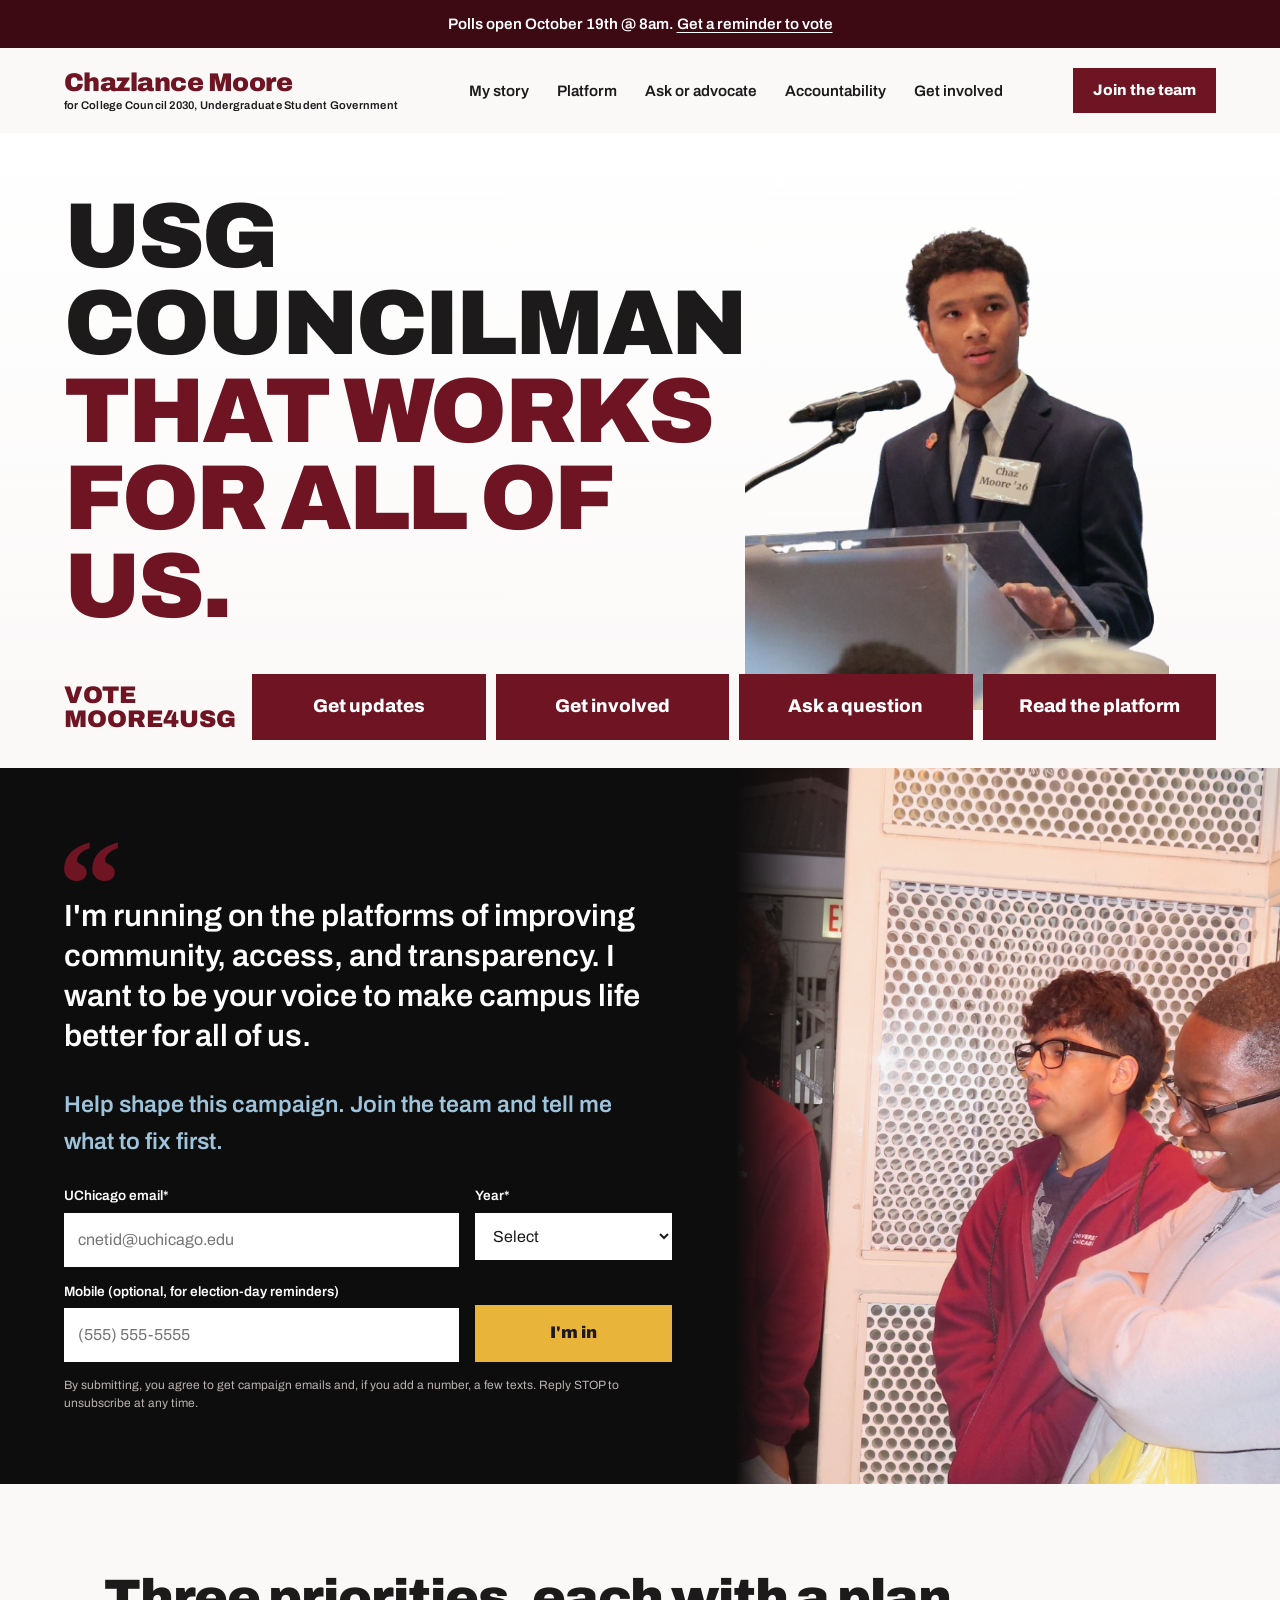
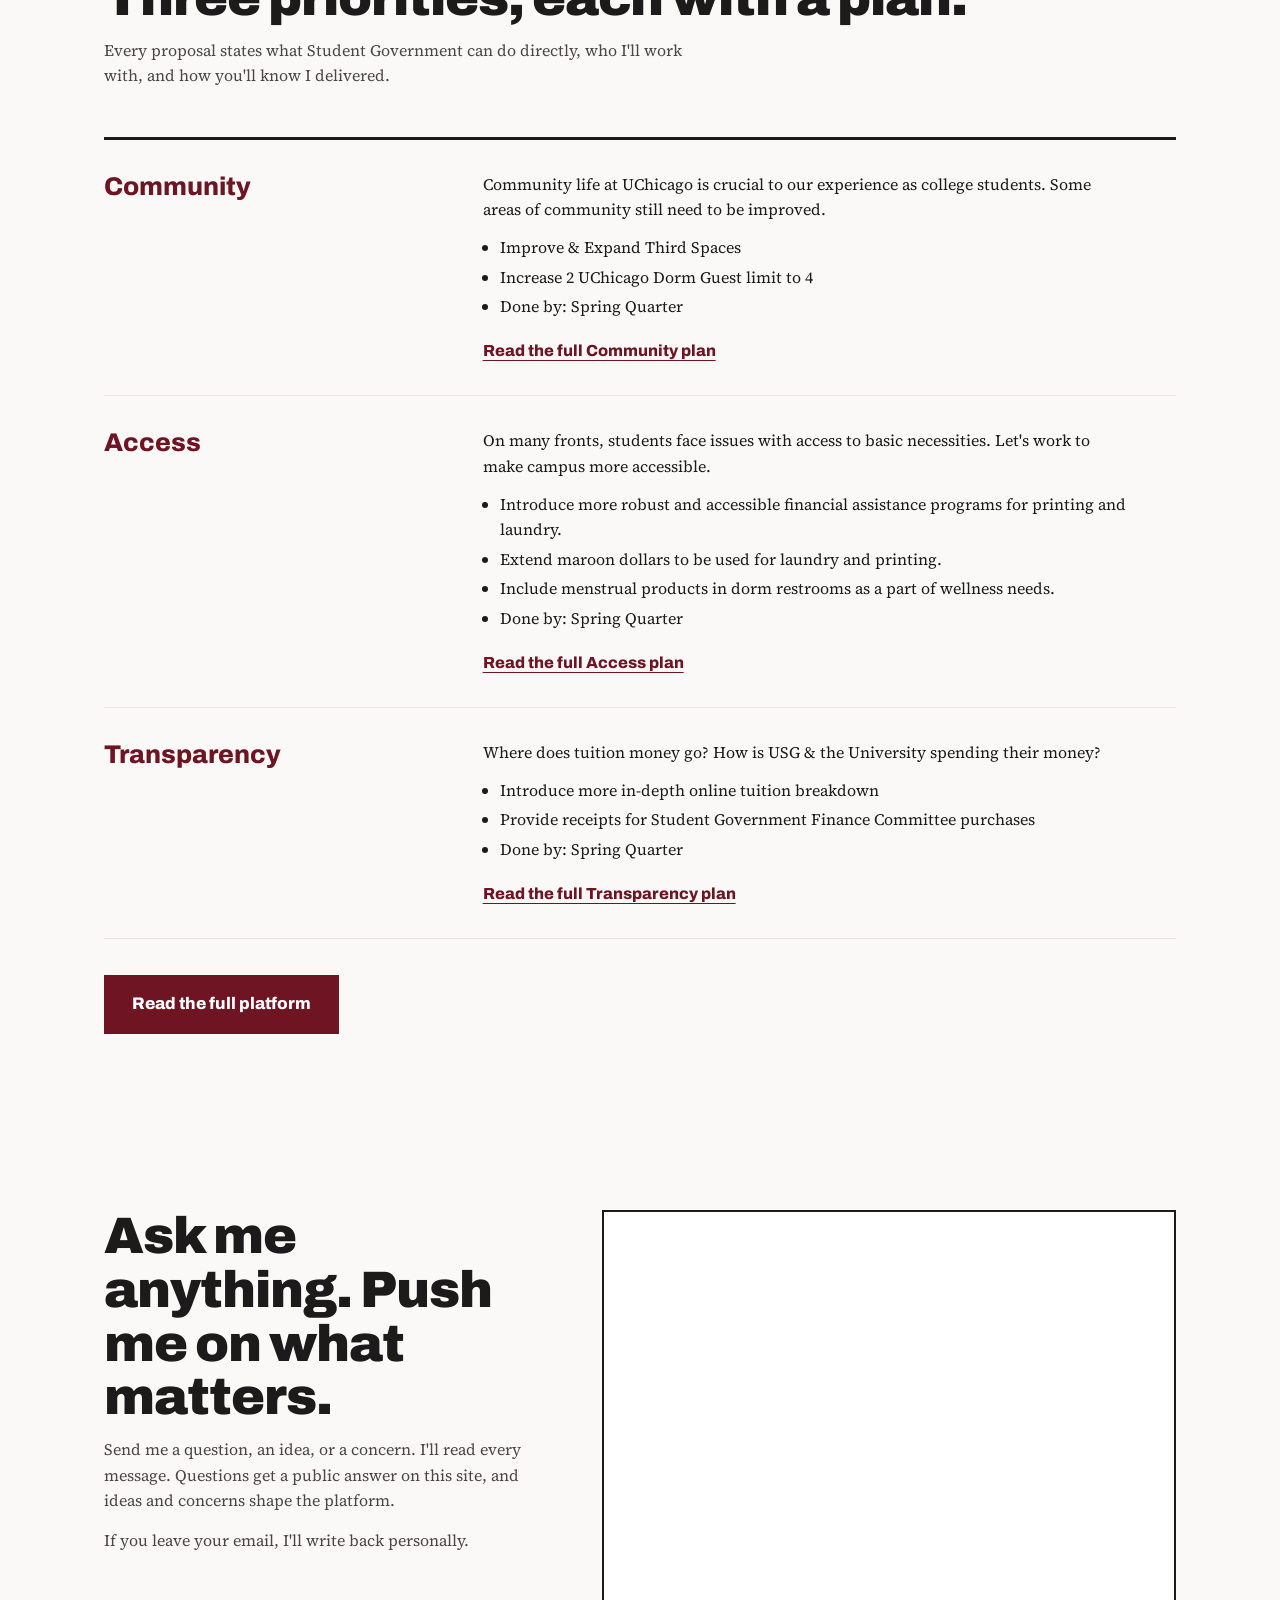
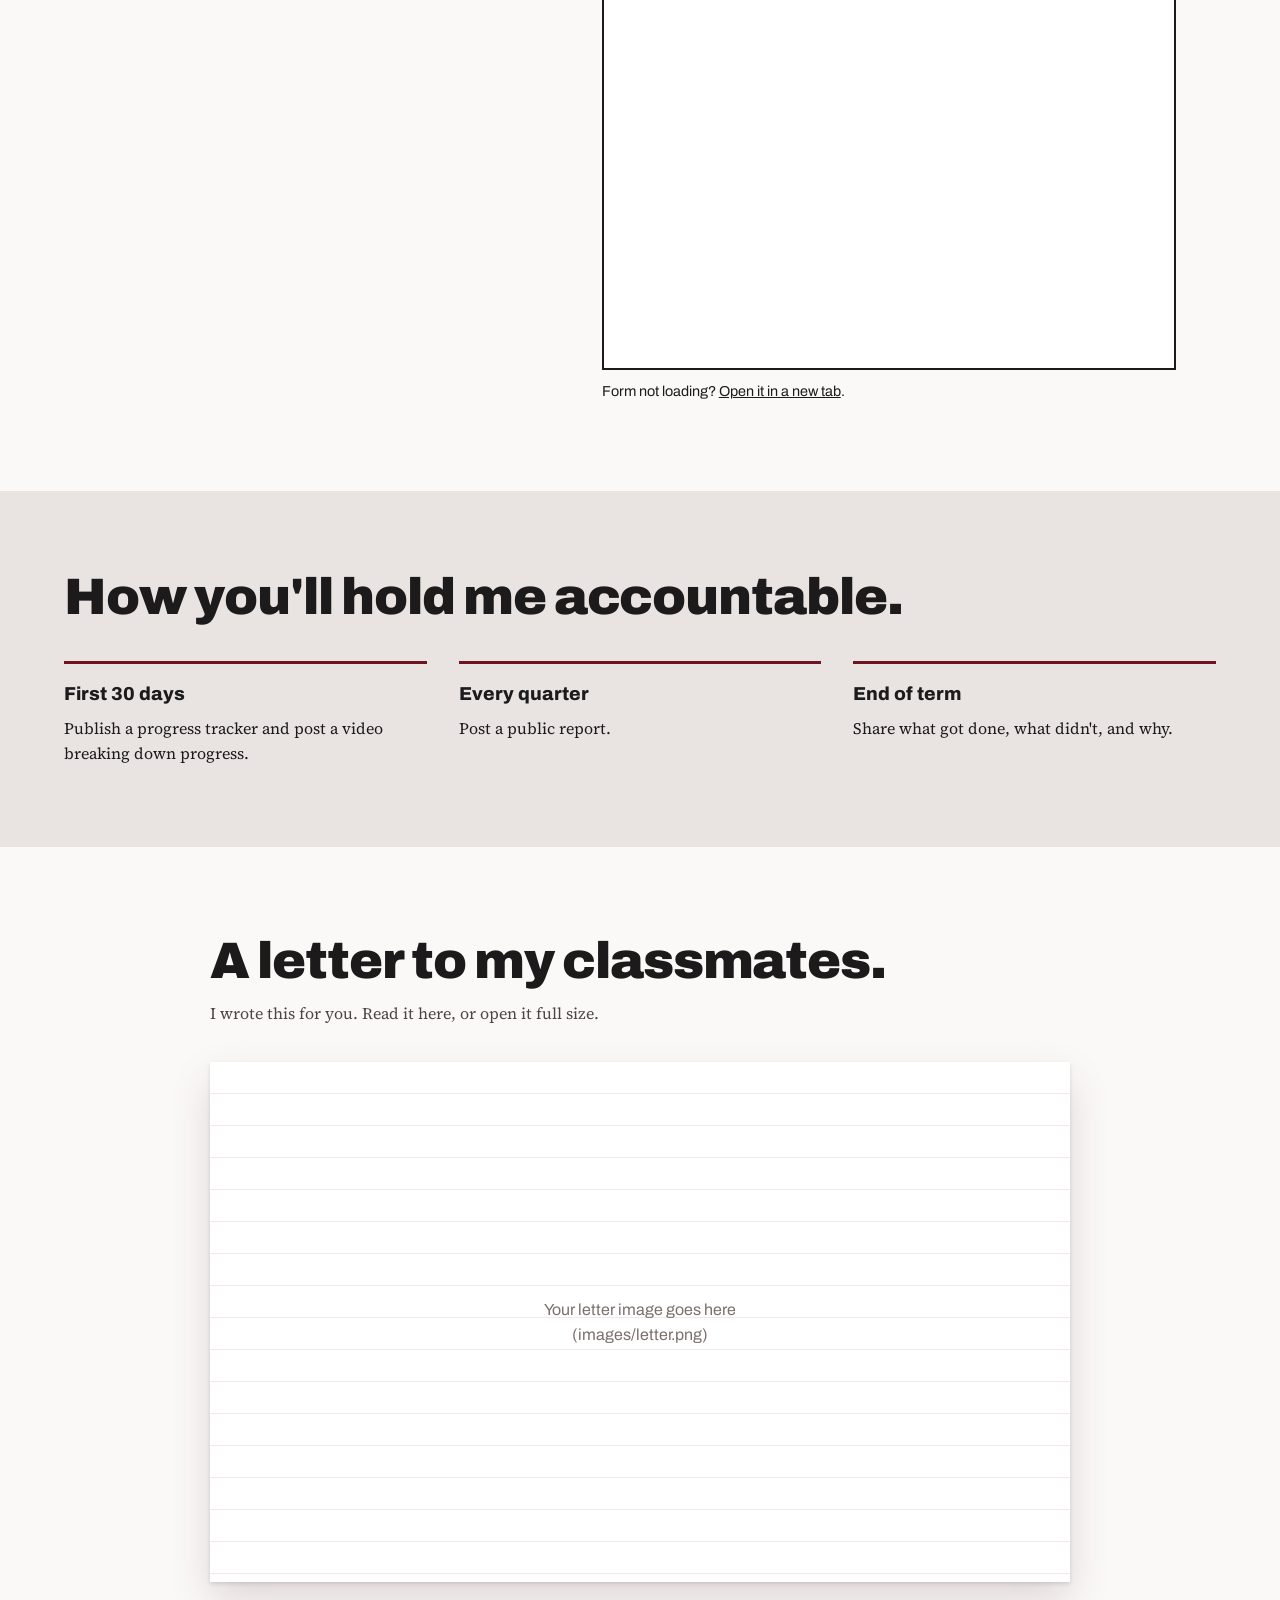
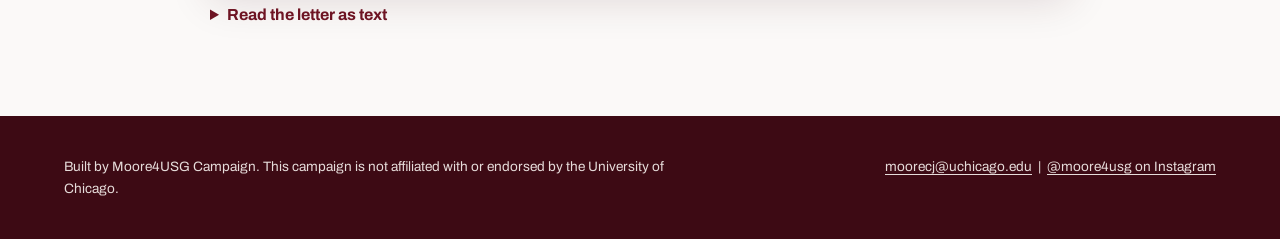
==== index.html @ fd9964c9 "Update index.html" ====
<!DOCTYPE html>
<html lang="en">
<head>
<meta charset="UTF-8">
<meta name="viewport" content="width=device-width, initial-scale=1">
<title>Chazlance Moore for Undergraduate Student Government</title>
<link rel="preconnect" href="https://fonts.googleapis.com">
<link rel="preconnect" href="https://fonts.gstatic.com" crossorigin>
<link href="https://fonts.googleapis.com/css2?family=Archivo:wght@400;600;800;900&family=Source+Serif+4:opsz,wght@8..60,400;8..60,600&display=swap" rel="stylesheet">
<link rel="stylesheet" href="styles.css">
</head>
<body>

<div class="notice">
  Polls open October 19th @ 8am. <a href="#join">Get a reminder to vote</a>
</div>

<header class="nav">
  <a class="brand" href="index.html">Chazlance Moore<small>for College Council 2030, Undergraduate Student Government</small></a>
  <nav aria-label="Main">
    <ul>
      <li><a href="story.html">My story</a></li>
      <li><a href="platform.html">Platform</a></li>
      <li><a href="#voice">Ask or advocate</a></li>
      <li><a href="#accountability">Accountability</a></li>
      <li><a href="#join">Get involved</a></li>
    </ul>
  </nav>
  <a class="nav-cta" href="#join">Join the team</a>
</header>

<section class="hero" id="about">
  <h1>
    <span>USG</span>
    <span>Councilman</span>
    <span class="alt">that works</span>
    <span class="alt">for all of us.</span>
  </h1>
  <div class="photo">
    <div class="photo-placeholder" role="img" aria-label="Photo of the candidate goes here">Your photo here</div>
    <img src="images/54242407471_f58d51949d_o-removebg-preview.png" alt="Chazlance Moore, candidate for USG College Council 2030"
         onload="this.parentElement.querySelector('.photo-placeholder').style.display='none'"
         onerror="this.style.display='none'">
  </div>
</section>

<div class="strip">
  <span class="label">Vote<br>Moore4USG</span>
  <a href="#join">Get updates</a>
  <a href="#join">Get involved</a>
  <a href="#voice">Ask a question</a>
  <a href="platform.html">Read the platform</a>
</div>

<section class="signup" id="join">
  <div class="copy">
    <blockquote>
      I'm running on the platforms of improving community, access, and transparency. I want to be your voice to make campus life better for all of us.
    </blockquote>
    <h2>Help shape this campaign. Join the team and tell me what to fix first.</h2>

    <form id="signup-form" aria-label="Join the campaign">
      <input type="hidden" name="_subject" value="New Moore4USG team signup">
      <input type="hidden" name="source" value="Join the team form">
      <div class="field">
        <label for="email">UChicago email*</label>
        <input id="email" name="email" type="email" placeholder="cnetid@uchicago.edu" required>
      </div>
      <div class="field">
        <label for="year">Year*</label>
        <select id="year" name="year" required>
          <option value="">Select</option>
          <option>First-year</option>
          <option>Second-year</option>
          <option>Third-year</option>
          <option>Fourth-year</option>
        </select>
      </div>
      <div class="submit-row">
        <div class="field">
          <label for="phone">Mobile (optional, for election-day reminders)</label>
          <input id="phone" name="phone" type="tel" placeholder="(555) 555-5555">
        </div>
        <button class="join" type="submit">I'm in</button>
      </div>
      <p id="signup-error" role="alert">That didn't go through. Check your connection and try again, or email moorecj@uchicago.edu.</p>
      <p class="fine">By submitting, you agree to get campaign emails and, if you add a number, a few texts. Reply STOP to unsubscribe at any time.</p>
    </form>
    <p id="thanks" role="status">Thanks. You're on the list.</p>
  </div>
  <div class="stage">
    <span aria-hidden="true">Event photo or banner</span>
    <img src="images/Image2.jpeg" alt="Chaz talking with his peers"
         onload="this.parentElement.querySelector('span').style.display='none'"
         onerror="this.style.display='none'">
  </div>
</section>

<section class="pillars" id="platform">
  <h2>Three priorities, each with a plan.</h2>
  <p class="sub">Every proposal states what Student Government can do directly, who I'll work with, and how you'll know I delivered.</p>
  <div class="pillar-list">
    <article class="pillar">
      <h3>Community</h3>
      <div>
        <p>Community life at UChicago is crucial to our experience as college students. Some areas of community still need to be improved.</p>
        <ul>
          <li>Improve &amp; Expand Third Spaces</li>
          <li>Increase 2 UChicago Dorm Guest limit to 4</li>
          <li>Done by: Spring Quarter</li>
        </ul>
        <a class="text-link" href="platform.html#community">Read the full Community plan</a>
      </div>
    </article>
    <article class="pillar">
      <h3>Access</h3>
      <div>
        <p>On many fronts, students face issues with access to basic necessities. Let's work to make campus more accessible.</p>
        <ul>
          <li>Introduce more robust and accessible financial assistance programs for printing and laundry.</li>
          <li>Extend maroon dollars to be used for laundry and printing.</li>
          <li>Include menstrual products in dorm restrooms as a part of wellness needs.</li>
          <li>Done by: Spring Quarter</li>
        </ul>
        <a class="text-link" href="platform.html#access">Read the full Access plan</a>
      </div>
    </article>
    <article class="pillar">
      <h3>Transparency</h3>
      <div>
        <p>Where does tuition money go? How is USG &amp; the University spending their money?</p>
        <ul>
          <li>Introduce more in-depth online tuition breakdown</li>
          <li>Provide receipts for Student Government Finance Committee purchases</li>
          <li>Done by: Spring Quarter</li>
        </ul>
        <a class="text-link" href="platform.html#transparency">Read the full Transparency plan</a>
      </div>
    </article>
  </div>
  <p class="more"><a class="btn" href="platform.html">Read the full platform</a></p>
</section>

<section class="voice" id="voice">
  <div class="intro">
    <h2>Ask me anything. Push me on what matters.</h2>
    <p>Send me a question, an idea, or a concern. I'll read every message. Questions get a public answer on this site, and ideas and concerns shape the platform.</p>
    <p>If you leave your email, I'll write back personally.</p>
  </div>
  <div class="ms-form">
    <iframe title="Ask a question, share an idea, or get in touch"
            src="https://forms.cloud.microsoft/Pages/ResponsePage.aspx?id=kiywgyZf7UieW2wvykao5kWGxSGKIM1Am97bpQHBFktUNVlQMVBWRDdQQjJHMjdXVlk3MlI5QldGQy4u&embed=true"
            loading="lazy" allowfullscreen></iframe>
    <p class="fallback">Form not loading? <a href="https://forms.cloud.microsoft/Pages/ResponsePage.aspx?id=kiywgyZf7UieW2wvykao5kWGxSGKIM1Am97bpQHBFktUNVlQMVBWRDdQQjJHMjdXVlk3MlI5QldGQy4u" target="_blank" rel="noopener">Open it in a new tab</a>.</p>
  </div>
</section>

<section class="accountability" id="accountability">
  <div class="inner">
    <h2>How you'll hold me accountable.</h2>
    <div class="steps">
      <div><h3>First 30 days</h3><p>Publish a progress tracker and post a video breaking down progress.</p></div>
      <div><h3>Every quarter</h3><p>Post a public report.</p></div>
      <div><h3>End of term</h3><p>Share what got done, what didn't, and why.</p></div>
    </div>
  </div>
</section>

<section class="letter-section" id="letter">
  <div class="inner">
    <h2>A letter to my classmates.</h2>
    <p class="sub">I wrote this for you. Read it here, or open it full size.</p>
    <figure class="letter">
      <div class="letter-placeholder">Your letter image goes here<br>(images/letter.png)</div>
      <a href="images/letter.pdf" target="_blank" rel="noopener" aria-label="Open the letter full size in a new tab">
        <img src="images/letter.png"
             alt="Letter from Chazlance Moore to the class. The full text is available in the section below the image."
             loading="lazy"
             onload="this.closest('figure').querySelector('.letter-placeholder').style.display='none'"
             onerror="this.style.display='none'">
      </a>
    </figure>
    <details class="transcript">
      <summary>Read the letter as text</summary>
      <div>
        <p>Dear Class of 2030,</p><p>My name is Chazlance Moore, but most people call me Chaz. I’m from Columbus, Ohio, and I’m running for College Council because I believe that your voice can create unimaginable change. I want to serve as your connection between peers and administration. I want to be the friend you have who always lends a hand, the friend who always has your back. I want to be the friend you feel comfortable calling in the middle of the night. The friend you can complain to. The friend who listens. Most importantly, I want to use everything in my power to hear your concerns and create meaningful change to address them. I want to be your voice in USG.</p><p>It has been my greatest pleasure to meet so many of you already! From meeting you at the first admitted students day in Chicago in February, to Open House in April, to creating one of the first UChicago ‘30 group chats on Instagram, to Career Exploration Week in New York City, to Chicago Urban Explorers, you all have been such welcoming and inspiring people that I am more than proud to call both friend and peer. If I have not met you yet, please reach out! I would love to grab lunch sometime! Living on campus with you all these past few weeks has been an incredible journey that I cannot wait to keep experiencing for the next 4 years! Listening to your voices and concerns that arise on campus, as well as my own experiences talking with older students and faculty, have culminated in my campaign that I hope you are willing to engage with.</p><p>To put it simply, my campaign is built upon three pillars: Community, Access, and Transparency.</p><p>Community. The memories we will remember most from our college experience are grounded in where we gather and who we interact with. To ensure that the community is protected and enriched, I will be working to improve and expand third spaces and raise dorm guest limits from 2 to 4.</p><p>Access. Printing, laundry, and basic wellness supplies should not cause any student stress. As economists, it’s also important to understand the implications of making everything free. To make printing and laundry more accessible, I will work to implement a more robust financial aid program that helps students in need and builds systems already in place. This includes expanding and removing restrictions on the emergency laundry assistance program and expanding limited free printing for those in need of financial assistance from just CCSS to printers around campus, prioritizing assisting students who face financial stress using these services. Furthermore, I will work with fellow councilmembers to implement free menstrual products across dorm bathrooms, which I have noticed my peer Kiva Jenson (@kivaforcouncil) has also recommended. In coordination with my peer Tony Brouse (@tonybforusg), I also believe that re-evaluating gendered bathrooms to decrease the distance traveled to reach the bathroom in dorms is also a viable solution that I will work to implement.</p><p>Transparency. You deserve to know how your money is being used. I promise to push for a clearer online tuition breakdown and public receipts for Student Government Finance Committee purchases.</p><p>I consider each of you to be my friend. Friends support each other, challenge each other, and are honest with each other. I want to be completely honest with you at all times. All leaders have limits to their power, and I will only be able to act within the limits of what I am able to do through USG, in coordination with the University’s and USG’s founding documents and legislation. What I can promise you in full honesty is unrelenting commitment and unbothered determination. Whether it’s advocating to administration, creating petitions, or debating changing specific policies already in place, I promise to stay true to my mission founded in community, access, and transparency, with the main priority of always doing everything to support our community with the resources available to me.</p><p>I promise to hold myself to the same standard I’m asking of the University. That’s why I have outlined feasible markers to reflect my progress towards our goals as a class. A progress tracker and video outlining progress in my first 60 days. A public report every quarter will detail what has been accomplished recently. A plain account at the end of the term reflecting what got done, what didn’t, and why.</p><p>I don’t have all the answers, and I don’t want to pretend I do. My site has a form where you can engage with my campaign directly. Tell me what I’m missing. Tell me what I’m getting right. Tell me what I’m doing wrong. Tell me your ideas!</p><p>Polls open October 19th at 8am. I’d be more than grateful for your vote, and just as grateful for your ideas before then!</p><p>With love,<br>Your Friend</p><p>Moorecj@uchicago.edu | @moore4usg @chazlance</p>
      </div>
    </details>
  </div>
</section>

<footer>
  <p>Built by Moore4USG Campaign. This campaign is not affiliated with or endorsed by the University of Chicago.</p>
  <p>
    <a href="mailto:moorecj@uchicago.edu">moorecj@uchicago.edu</a> &nbsp;|&nbsp;
    <a href="https://www.instagram.com/moore4usg/" target="_blank" rel="noopener">@moore4usg on Instagram</a>
  </p>
</footer>

<script>
  // "Join the team" form -> Formspree
  const SIGNUP_ENDPOINT = "https://formspree.io/f/xaeqjnro";

  document.getElementById('signup-form').addEventListener('submit', async function (e) {
    e.preventDefault();
    const form = this;
    const btn = form.querySelector('button[type="submit"]');
    const err = document.getElementById('signup-error');
    err.style.display = 'none';
    btn.disabled = true;
    try {
      const res = await fetch(SIGNUP_ENDPOINT, {
        method: 'POST',
        headers: { 'Accept': 'application/json' },
        body: new FormData(form)
      });
      if (!res.ok) throw new Error('Bad response');
      form.style.display = 'none';
      document.getElementById('thanks').style.display = 'block';
    } catch (x) {
      err.style.display = 'block';
      btn.disabled = false;
    }
  });
</script>
</body>
</html>
---- styles.css ----
/* ===== Shared styles for index.html, story.html, platform.html ===== */
:root {
  --maroon: #6e1423;
  --maroon-deep: #3d0a14;
  --ink: #1c1a1b;
  --paper: #fbf9f8;
  --stone: #e9e3e1;
  --gold: #e8b53a;
  --sky: #9ec4dc;
}
* { box-sizing: border-box; margin: 0; padding: 0; }
html { scroll-behavior: smooth; }
body {
  font-family: "Source Serif 4", Georgia, serif;
  color: var(--ink);
  background: var(--paper);
  line-height: 1.6;
}
a { color: inherit; }
:focus-visible { outline: 3px solid var(--gold); outline-offset: 3px; }
[hidden] { display: none !important; }

/* Placeholder text to replace before publishing. Search your files for class="todo". */
.todo { background: #fff2c2; outline: 1px dashed #c9a227; padding: 0 3px; }

/* ---------- Announcement bar ---------- */
.notice {
  background: var(--maroon-deep);
  color: #fff;
  text-align: center;
  padding: 12px 20px;
  font-family: "Archivo", sans-serif;
  font-weight: 600;
  font-size: 0.95rem;
}
.notice a { text-decoration: underline; text-underline-offset: 3px; }

/* ---------- Nav ---------- */
header.nav {
  display: flex;
  align-items: center;
  justify-content: space-between;
  gap: 24px;
  padding: 20px 5vw;
  font-family: "Archivo", sans-serif;
}
.brand {
  font-weight: 900;
  font-size: 1.6rem;
  letter-spacing: -0.02em;
  color: var(--maroon);
  text-decoration: none;
  line-height: 1;
}
.brand small {
  display: block;
  font-size: 0.7rem;
  font-weight: 600;
  letter-spacing: 0.02em;
  color: var(--ink);
  margin-top: 4px;
}
nav ul { display: flex; gap: 28px; list-style: none; }
nav a { text-decoration: none; font-weight: 600; font-size: 0.95rem; padding-bottom: 3px; border-bottom: 2px solid transparent; }
nav a:hover { color: var(--maroon); }
nav a[aria-current="page"] { color: var(--maroon); border-bottom-color: var(--maroon); }
.nav-cta {
  background: var(--maroon);
  color: #fff;
  padding: 10px 20px;
  font-weight: 800;
  text-decoration: none;
  font-size: 0.95rem;
}
.nav-cta:hover { background: var(--maroon-deep); }

/* ---------- Buttons and links ---------- */
.btn {
  display: inline-block;
  background: var(--maroon);
  color: #fff;
  padding: 16px 28px;
  font-family: "Archivo", sans-serif;
  font-weight: 800;
  font-size: 1.05rem;
  text-decoration: none;
}
.btn:hover { background: var(--maroon-deep); }
.btn-gold { background: var(--gold); color: var(--ink); }
.btn-gold:hover { background: #f3c85e; }
.text-link {
  display: inline-block;
  margin-top: 14px;
  font-family: "Archivo", sans-serif;
  font-weight: 800;
  color: var(--maroon);
  text-underline-offset: 4px;
}
.text-link:hover { color: var(--maroon-deep); }

/* ---------- Hero (home) ---------- */
.hero {
  position: relative;
  display: grid;
  grid-template-columns: 1.1fr 0.9fr;
  align-items: end;
  min-height: 560px;
  padding: 0 5vw;
  overflow: hidden;
  background: linear-gradient(180deg, #fff 0%, var(--paper) 100%);
}
.hero h1 {
  font-family: "Archivo", sans-serif;
  font-weight: 900;
  font-size: clamp(3rem, 7.2vw, 6.6rem);
  line-height: 0.95;
  letter-spacing: -0.03em;
  text-transform: uppercase;
  padding: 60px 0 80px;
  align-self: center;
}
.hero h1 span { display: block; color: var(--ink); }
.hero h1 span.alt { color: var(--maroon); }
.photo {
  position: relative;
  align-self: stretch;
  display: flex;
  align-items: flex-end;
  justify-content: center;
}
.photo-placeholder {
  width: min(100%, 420px);
  height: 92%;
  background:
    radial-gradient(circle at 50% 22%, #d8cfcc 0 17%, transparent 17.5%),
    radial-gradient(ellipse at 50% 100%, #d8cfcc 0 46%, transparent 46.5%);
  display: grid;
  place-items: end center;
  padding-bottom: 18px;
  font-family: "Archivo", sans-serif;
  font-size: 0.8rem;
  color: #7a706d;
}
.photo img { width: min(100%, 520px); max-height: 640px; object-fit: contain; object-position: bottom; display: block; position: relative; z-index: 1; }

/* ---------- Action strip ---------- */
.strip {
  display: flex;
  flex-wrap: wrap;
  align-items: stretch;
  gap: 10px;
  padding: 0 5vw 28px;
  margin-top: -36px;
  position: relative;
  z-index: 2;
  font-family: "Archivo", sans-serif;
}
.strip .label {
  font-weight: 900;
  font-size: 1.5rem;
  line-height: 1;
  color: var(--maroon);
  text-transform: uppercase;
  align-self: center;
  margin-right: 6px;
}
.strip a {
  flex: 1 1 140px;
  background: var(--maroon);
  color: #fff;
  text-align: center;
  padding: 18px 12px;
  font-weight: 800;
  font-size: 1.15rem;
  text-decoration: none;
}
.strip a:hover { background: var(--maroon-deep); }

/* ---------- Signup panel ---------- */
.signup {
  display: grid;
  grid-template-columns: 1.15fr 0.85fr;
  background: #0e0d0e;
  color: #fff;
}
.signup .copy { padding: 72px 5vw; }
.signup blockquote {
  font-family: "Archivo", sans-serif;
  font-weight: 600;
  font-size: clamp(1.3rem, 2.4vw, 2rem);
  line-height: 1.3;
  max-width: 30em;
  position: relative;
  padding-top: 56px;
}
.signup blockquote::before {
  content: "\201C";
  position: absolute;
  top: -20px;
  left: -6px;
  font-size: 8rem;
  line-height: 1;
  color: var(--maroon);
  font-family: Georgia, serif;
}
.signup h2 {
  font-family: "Archivo", sans-serif;
  font-weight: 600;
  font-size: clamp(1.1rem, 1.8vw, 1.5rem);
  color: var(--sky);
  margin: 32px 0 24px;
  max-width: 24em;
}
#signup-form {
  display: grid;
  grid-template-columns: 2fr 1fr;
  gap: 14px 16px;
  max-width: 640px;
  font-family: "Archivo", sans-serif;
}
.field { display: flex; flex-direction: column; gap: 6px; }
.field label { font-size: 0.85rem; font-weight: 600; }
.field input, .field select {
  padding: 14px;
  border: 0;
  font: inherit;
  font-size: 1rem;
  background: #fff;
  color: var(--ink);
  border-radius: 0;
}
.submit-row { grid-column: 1 / -1; display: grid; grid-template-columns: 2fr 1fr; gap: 16px; align-items: end; }
button.join {
  padding: 15px;
  border: 0;
  background: var(--gold);
  color: var(--ink);
  font: inherit;
  font-weight: 900;
  font-size: 1.05rem;
  cursor: pointer;
}
button.join:hover { background: #f3c85e; }
button.join:disabled { opacity: 0.6; cursor: wait; }
.fine { grid-column: 1 / -1; font-size: 0.75rem; color: #b9b2b0; line-height: 1.5; }
#signup-error { grid-column: 1 / -1; display: none; color: #ff9d9d; font-weight: 600; font-size: 0.9rem; }
#thanks {
  display: none;
  font-family: "Archivo", sans-serif;
  font-weight: 800;
  font-size: 1.4rem;
  color: var(--gold);
  padding: 20px 0;
}
.stage {
  position: relative;
  overflow: hidden;
  background: radial-gradient(circle at 70% 30%, #5a1a28 0%, #1a0b0f 60%);
  display: grid;
  place-items: center;
  color: #8c7f7c;
  font-family: "Archivo", sans-serif;
  font-size: 0.85rem;
  min-height: 320px;
}
.stage img { position: absolute; inset: 0; width: 100%; height: 100%; object-fit: cover; }
.signup .stage::after { content: ""; position: absolute; inset: 0; background: linear-gradient(90deg, #0e0d0e 0%, rgba(14,13,14,0) 15%); z-index: 1; pointer-events: none; }

/* ---------- Platform summary (home) ---------- */
.pillars { padding: 88px 5vw; max-width: 1200px; margin: 0 auto; }
.pillars h2, .accountability h2, .voice h2, .letter-section h2 {
  font-family: "Archivo", sans-serif;
  font-weight: 900;
  font-size: clamp(2rem, 4vw, 3.2rem);
  letter-spacing: -0.02em;
  line-height: 1.05;
  margin-bottom: 12px;
}
.pillars > p.sub { max-width: 38em; margin-bottom: 48px; color: #4b4547; }
.pillar-list { display: grid; border-top: 3px solid var(--ink); }
.pillar {
  display: grid;
  grid-template-columns: 1fr 2fr;
  gap: 32px;
  padding: 32px 0;
  border-bottom: 1px solid var(--stone);
}
.pillar h3 { font-family: "Archivo", sans-serif; font-weight: 800; font-size: 1.6rem; line-height: 1.15; color: var(--maroon); }
.pillar p { max-width: 40em; }
.pillar ul { margin: 12px 0 0 1.1em; }
.pillar li { margin-bottom: 4px; }
.pillars .more { margin-top: 36px; }

/* ---------- Ask / advocate (embedded form) ---------- */
.voice { padding: 88px 5vw; max-width: 1200px; margin: 0 auto; display: grid; grid-template-columns: 1fr 1.3fr; gap: 56px; align-items: start; }
.voice .intro p { max-width: 30em; color: #4b4547; margin-bottom: 14px; }
.ms-form iframe { width: 100%; height: 760px; border: 2px solid var(--ink); background: #fff; display: block; }
.ms-form .fallback { font-family: "Archivo", sans-serif; font-size: 0.9rem; margin-top: 10px; }

/* ---------- Accountability ---------- */
.accountability { background: var(--stone); padding: 80px 5vw; }
.accountability .inner { max-width: 1200px; margin: 0 auto; }
.steps { display: grid; grid-template-columns: repeat(3, 1fr); gap: 32px; margin-top: 36px; }
.steps div { border-top: 3px solid var(--maroon); padding-top: 16px; }
.steps h3 { font-family: "Archivo", sans-serif; font-weight: 800; margin-bottom: 6px; }

/* ---------- Letter to the class ---------- */
.letter-section { padding: 88px 5vw; }
.letter-section .inner { max-width: 860px; margin: 0 auto; }
.letter-section .sub { color: #4b4547; margin-bottom: 36px; max-width: 34em; }
figure.letter { background: #fff; box-shadow: 0 2px 4px rgba(0,0,0,.12), 0 18px 40px rgba(60,10,20,.14); }
figure.letter a { display: block; }
figure.letter img { display: block; width: 100%; height: auto; }
.letter-placeholder {
  min-height: 520px;
  display: grid;
  place-items: center;
  text-align: center;
  padding: 24px;
  font-family: "Archivo", sans-serif;
  color: #7a706d;
  background: repeating-linear-gradient(#fff 0 31px, #efe9e7 31px 32px);
}
.transcript { margin-top: 20px; font-family: "Archivo", sans-serif; }
.transcript summary { cursor: pointer; font-weight: 700; color: var(--maroon); }
.transcript div { margin-top: 14px; font-family: "Source Serif 4", Georgia, serif; max-width: 40em; }
.transcript p { margin-bottom: 12px; }

/* ---------- Inner pages: shared ---------- */
.page-intro { padding: 72px 5vw 32px; max-width: 1200px; margin: 0 auto; }
.page-intro h1 {
  font-family: "Archivo", sans-serif;
  font-weight: 900;
  font-size: clamp(2.6rem, 6vw, 5rem);
  line-height: 1;
  letter-spacing: -0.03em;
  text-transform: uppercase;
  margin-bottom: 18px;
}
.page-intro p { max-width: 36em; font-size: 1.15rem; color: #4b4547; }
.cta-band { background: #0e0d0e; color: #fff; padding: 64px 5vw; text-align: center; }
.cta-band h2 { font-family: "Archivo", sans-serif; font-weight: 900; font-size: clamp(1.6rem, 3vw, 2.4rem); margin-bottom: 20px; }

/* ---------- Story page ---------- */
.story { max-width: 1200px; margin: 0 auto; padding: 24px 5vw 88px; display: grid; grid-template-columns: 1.5fr 0.8fr; gap: 64px; align-items: start; }
.story-main h2 { font-family: "Archivo", sans-serif; font-weight: 800; font-size: 1.7rem; line-height: 1.15; color: var(--maroon); margin: 44px 0 12px; }
.story-main h2:first-child { margin-top: 0; }
.story-main p { font-size: 1.1rem; line-height: 1.7; max-width: 36em; margin-bottom: 14px; }
.story-side { position: sticky; top: 24px; display: grid; gap: 28px; }
.portrait { position: relative; aspect-ratio: 4 / 5; background: var(--stone); overflow: hidden; display: grid; place-items: center; font-family: "Archivo", sans-serif; font-size: 0.85rem; color: #7a706d; }
.portrait img { position: absolute; inset: 0; width: 100%; height: 100%; object-fit: cover; }
.facts { border-top: 3px solid var(--ink); font-family: "Archivo", sans-serif; }
.facts div { padding: 12px 0; border-bottom: 1px solid var(--stone); }
.facts dt { font-size: 0.8rem; font-weight: 700; color: var(--maroon); }
.facts dd { font-size: 1rem; }
ol.timeline { list-style: none; border-left: 3px solid var(--maroon); margin: 12px 0 0 6px; padding-left: 24px; }
ol.timeline li { position: relative; margin-bottom: 22px; max-width: 34em; }
ol.timeline li::before { content: ""; position: absolute; left: -33px; top: 8px; width: 12px; height: 12px; background: var(--maroon); border-radius: 50%; }
ol.timeline strong { display: block; font-family: "Archivo", sans-serif; font-weight: 800; }

/* ---------- Platform page ---------- */
.jump { display: flex; flex-wrap: wrap; gap: 10px; max-width: 1200px; margin: 0 auto; padding: 8px 5vw 0; font-family: "Archivo", sans-serif; }
.jump a { padding: 10px 18px; border: 2px solid var(--ink); font-weight: 700; text-decoration: none; }
.jump a:hover { background: var(--ink); color: #fff; }
.policies { max-width: 1200px; margin: 0 auto; padding: 24px 5vw 88px; }
.policy { display: grid; grid-template-columns: 1fr 2fr; gap: 48px; padding: 48px 0; border-top: 3px solid var(--ink); scroll-margin-top: 16px; }
.policy + .policy { margin-top: 24px; }
.policy-head h2 { font-family: "Archivo", sans-serif; font-weight: 900; font-size: clamp(2rem, 3.6vw, 2.8rem); letter-spacing: -0.02em; line-height: 1.05; color: var(--maroon); margin-bottom: 12px; }
.policy-head .goal { font-size: 1.15rem; max-width: 20em; }
.policy-body > div { padding: 18px 0; border-top: 1px solid var(--stone); }
.policy-body > div:first-child { border-top: 0; padding-top: 0; }
.policy-body dt { font-family: "Archivo", sans-serif; font-weight: 800; color: var(--maroon); margin-bottom: 6px; }
.policy-body dd { max-width: 40em; }
.policy-body dd p { margin-bottom: 10px; }
.policy-body ul { margin: 0 0 0 1.1em; }
.policy-body li { margin-bottom: 8px; }

/* ---------- Footer ---------- */
footer {
  background: var(--maroon-deep);
  color: #e6dcda;
  padding: 40px 5vw;
  font-family: "Archivo", sans-serif;
  font-size: 0.85rem;
  display: flex;
  flex-wrap: wrap;
  gap: 16px 40px;
  justify-content: space-between;
}
footer p { max-width: 46em; }
footer a { text-underline-offset: 3px; }
footer a:hover { color: var(--gold); }

/* ---------- Mobile ---------- */
@media (max-width: 860px) {
  header.nav { flex-wrap: wrap; gap: 14px 16px; }
  nav { order: 3; width: 100%; }
  nav ul { flex-wrap: wrap; gap: 6px 18px; }
  nav a { font-size: 0.9rem; }
  .hero, .signup { grid-template-columns: 1fr; }
  .hero h1 { padding: 40px 0 20px; }
  .photo { min-height: 320px; }
  .pillar { grid-template-columns: 1fr; gap: 8px; }
  .steps { grid-template-columns: 1fr; }
  #signup-form, .submit-row { grid-template-columns: 1fr; }
  .strip { margin-top: 0; padding-top: 24px; }
  .voice { grid-template-columns: 1fr; gap: 32px; }
  .story { grid-template-columns: 1fr; gap: 40px; }
  .story-side { position: static; order: -1; }
  .portrait { max-width: 360px; }
  .policy { grid-template-columns: 1fr; gap: 24px; }
}
@media (prefers-reduced-motion: reduce) { html { scroll-behavior: auto; } }
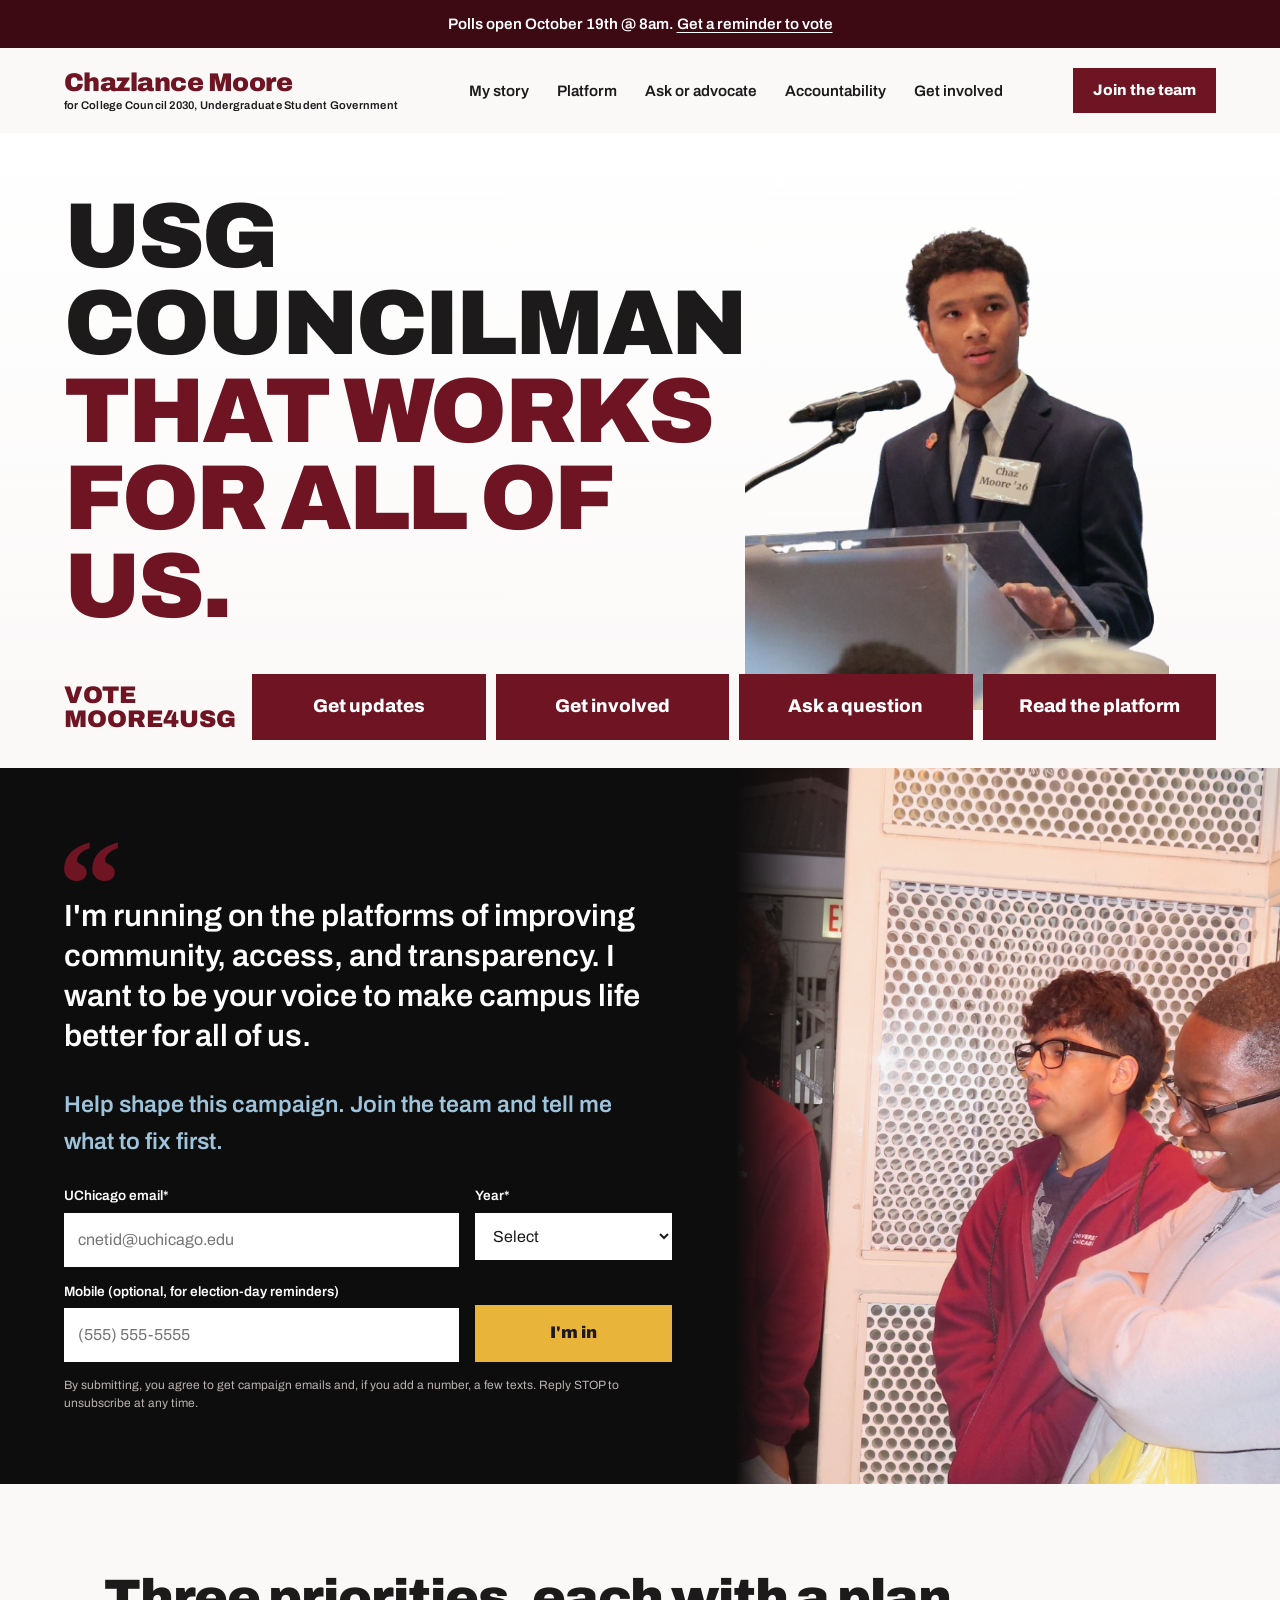
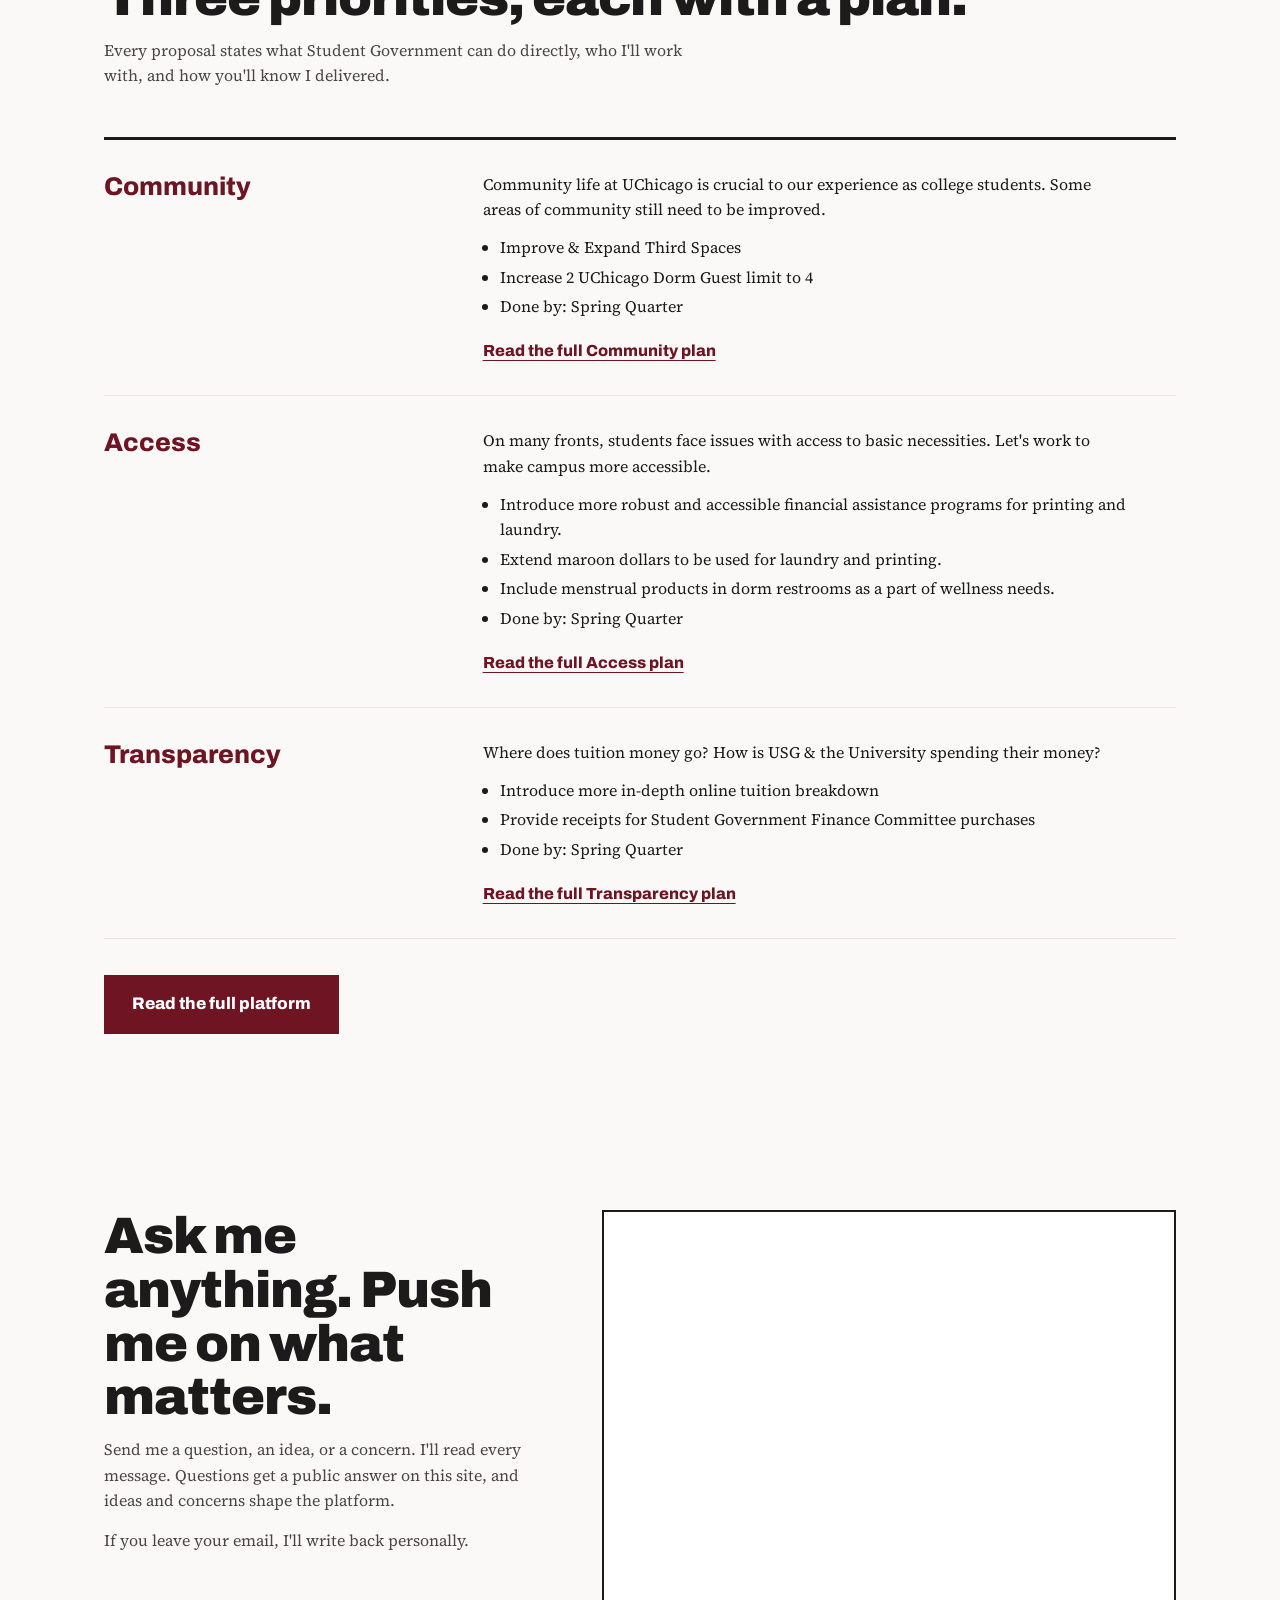
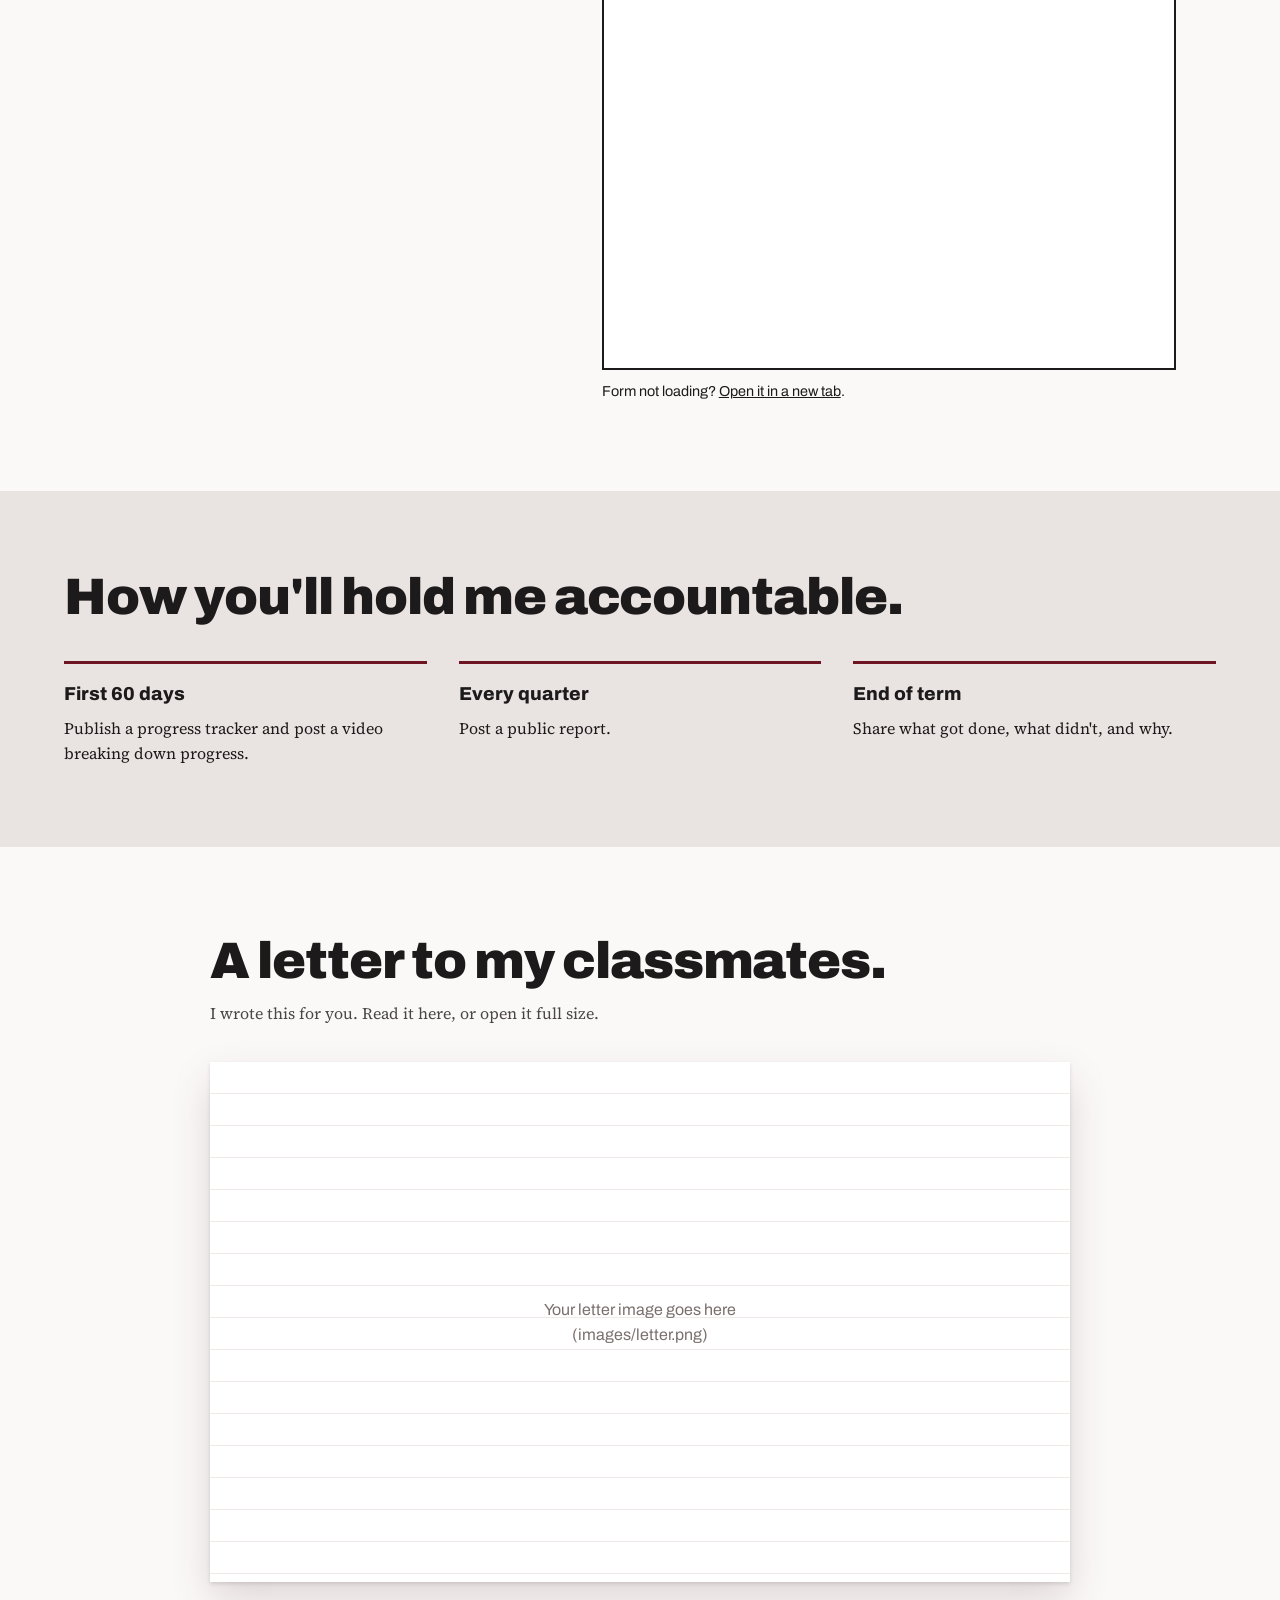
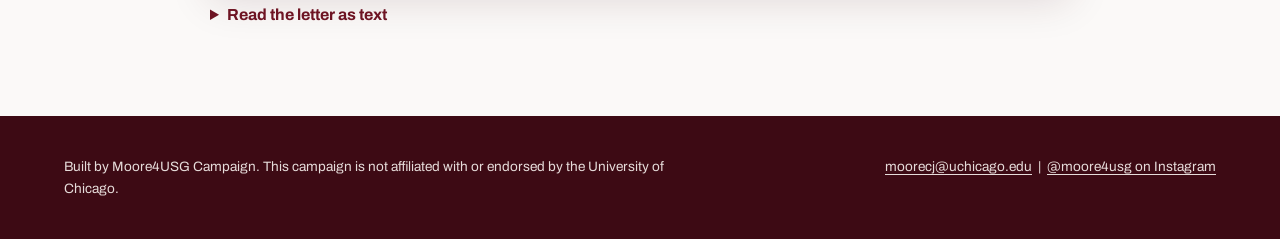
==== commit 11928a2a: "Update index.html" ====
--- a/index.html
+++ b/index.html
@@ -159,7 +159,7 @@
   <div class="inner">
     <h2>How you'll hold me accountable.</h2>
     <div class="steps">
-      <div><h3>First 30 days</h3><p>Publish a progress tracker and post a video breaking down progress.</p></div>
+      <div><h3>First 60 days</h3><p>Publish a progress tracker and post a video breaking down progress.</p></div>
       <div><h3>Every quarter</h3><p>Post a public report.</p></div>
       <div><h3>End of term</h3><p>Share what got done, what didn't, and why.</p></div>
     </div>
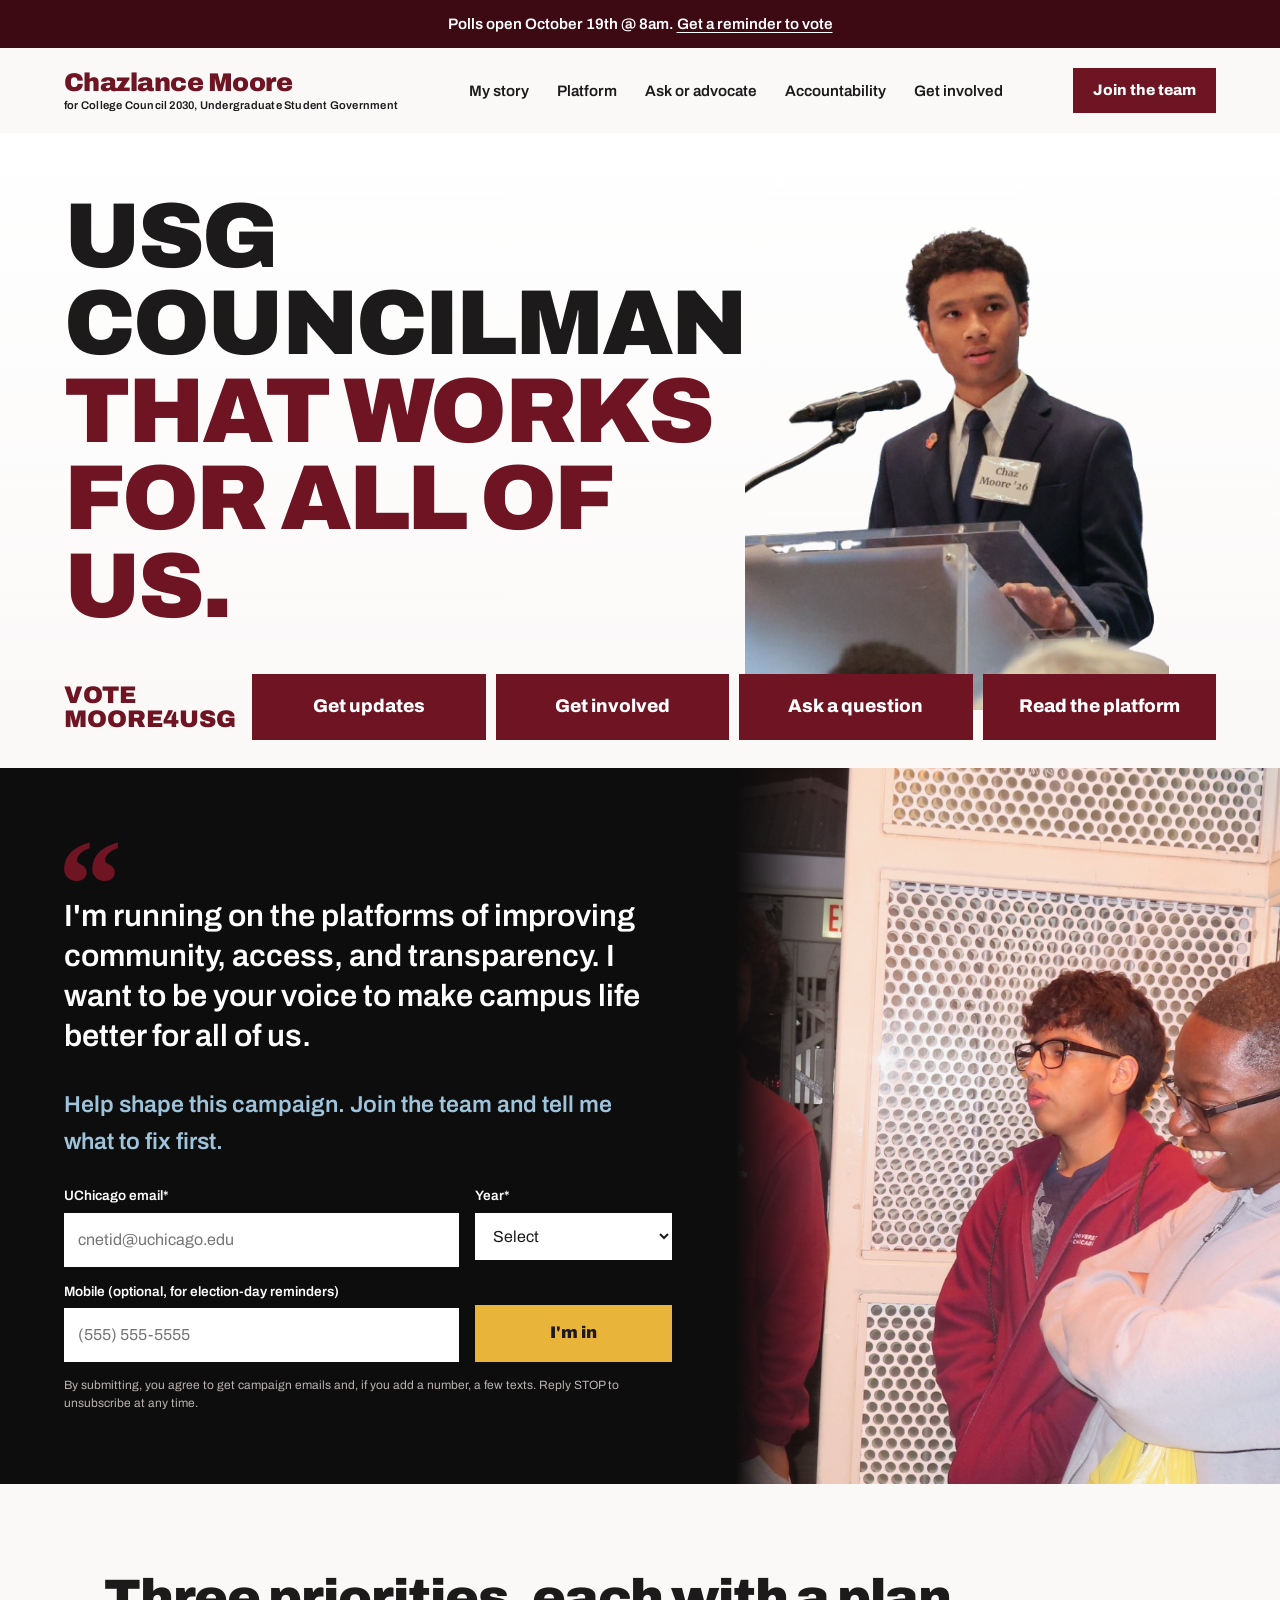
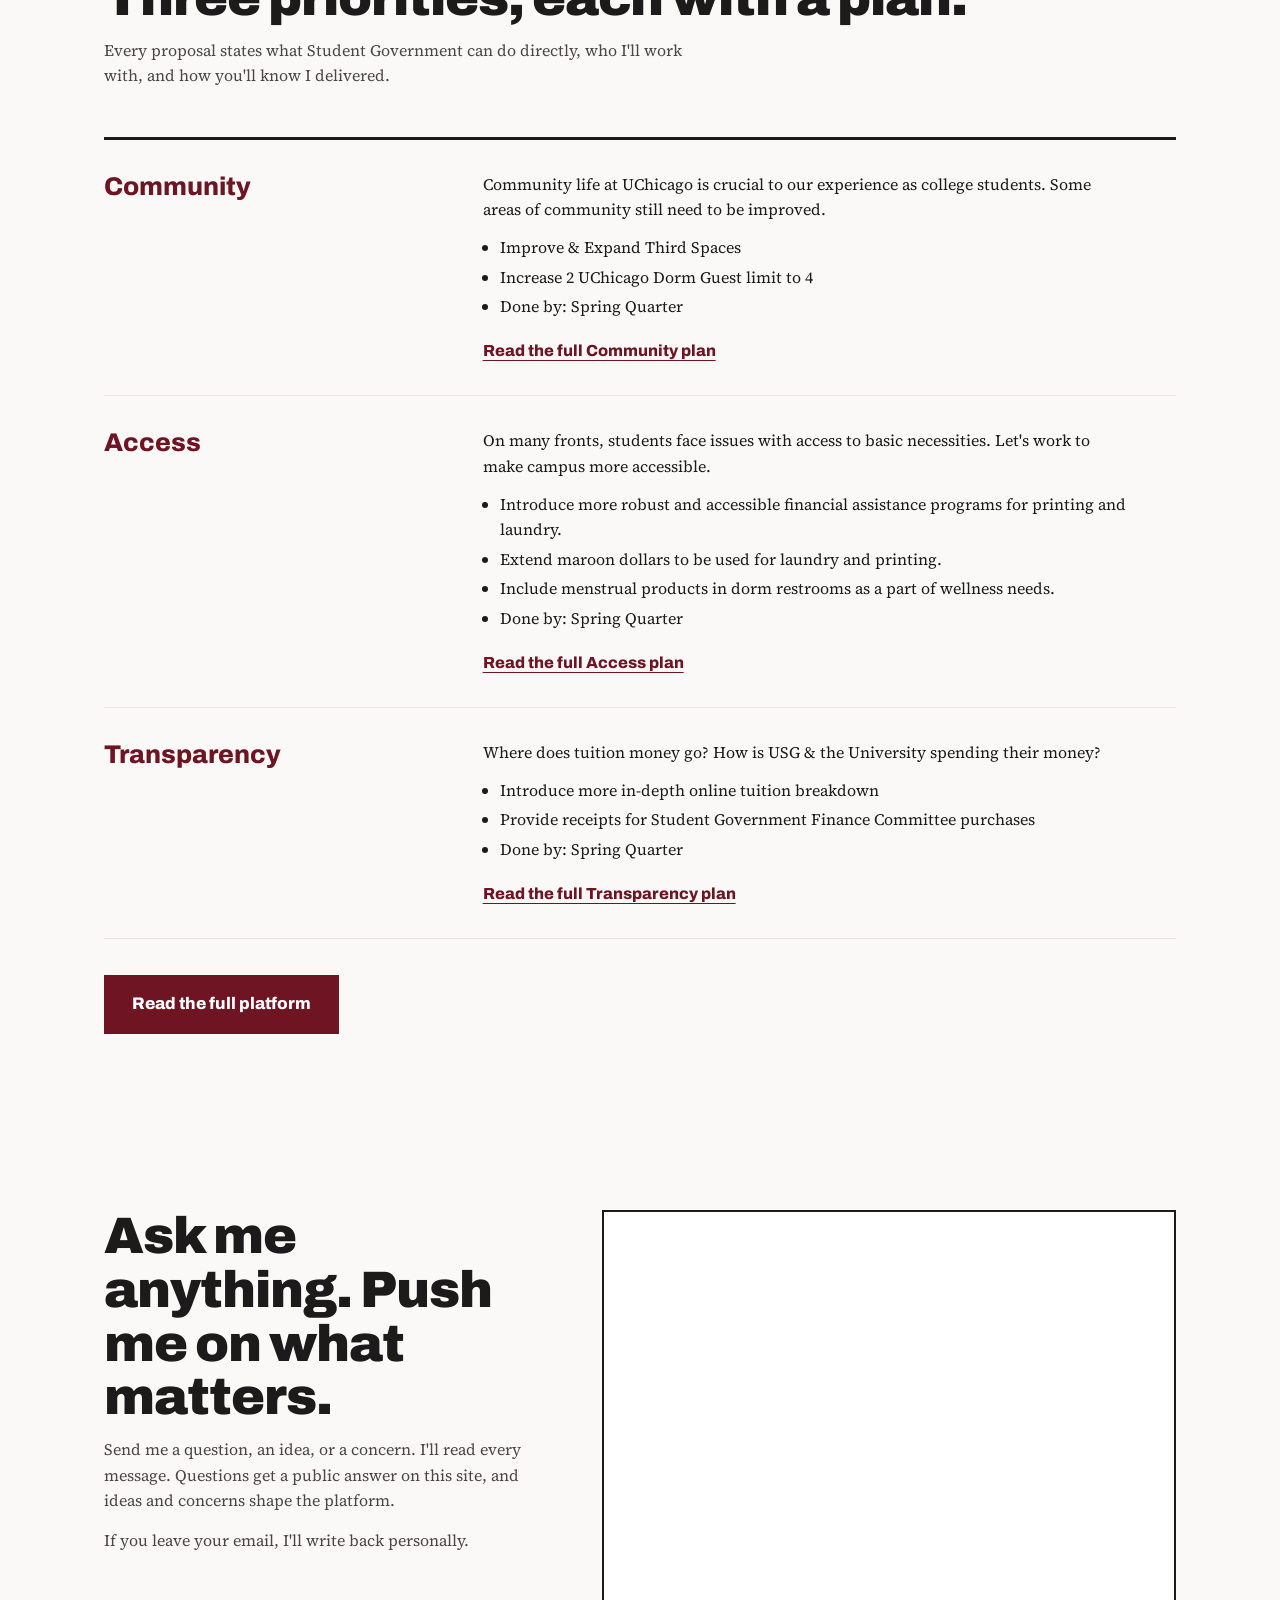
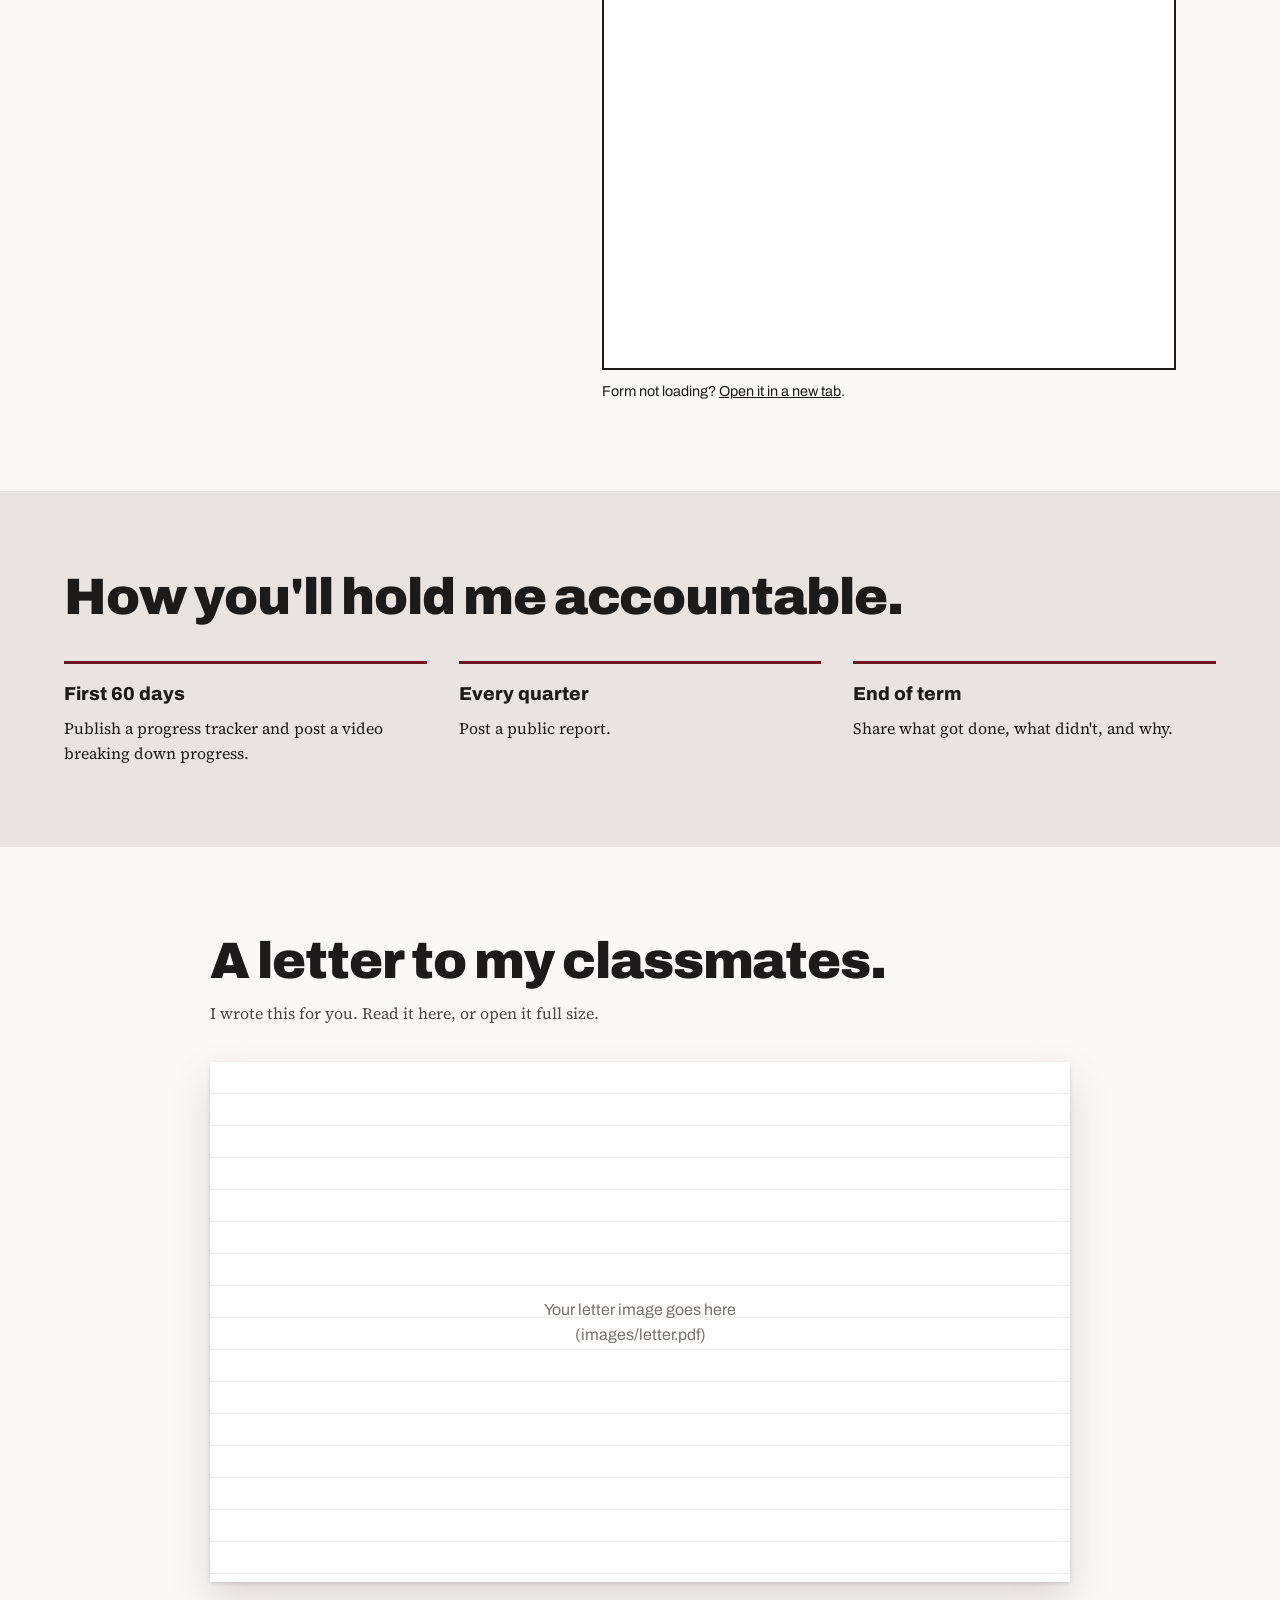
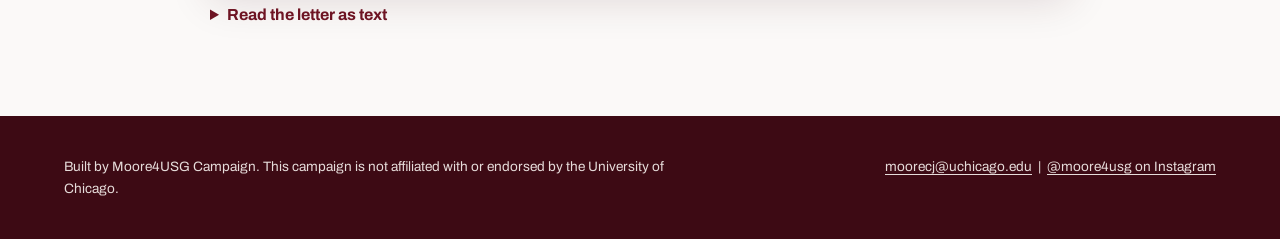
==== commit a0bc3d79: "Update index.html" ====
--- a/index.html
+++ b/index.html
@@ -171,7 +171,7 @@
     <h2>A letter to my classmates.</h2>
     <p class="sub">I wrote this for you. Read it here, or open it full size.</p>
     <figure class="letter">
-      <div class="letter-placeholder">Your letter image goes here<br>(images/letter.png)</div>
+      <div class="letter-placeholder">Your letter image goes here<br>(images/letter.pdf)</div>
       <a href="images/letter.pdf" target="_blank" rel="noopener" aria-label="Open the letter full size in a new tab">
         <img src="images/letter.png"
              alt="Letter from Chazlance Moore to the class. The full text is available in the section below the image."
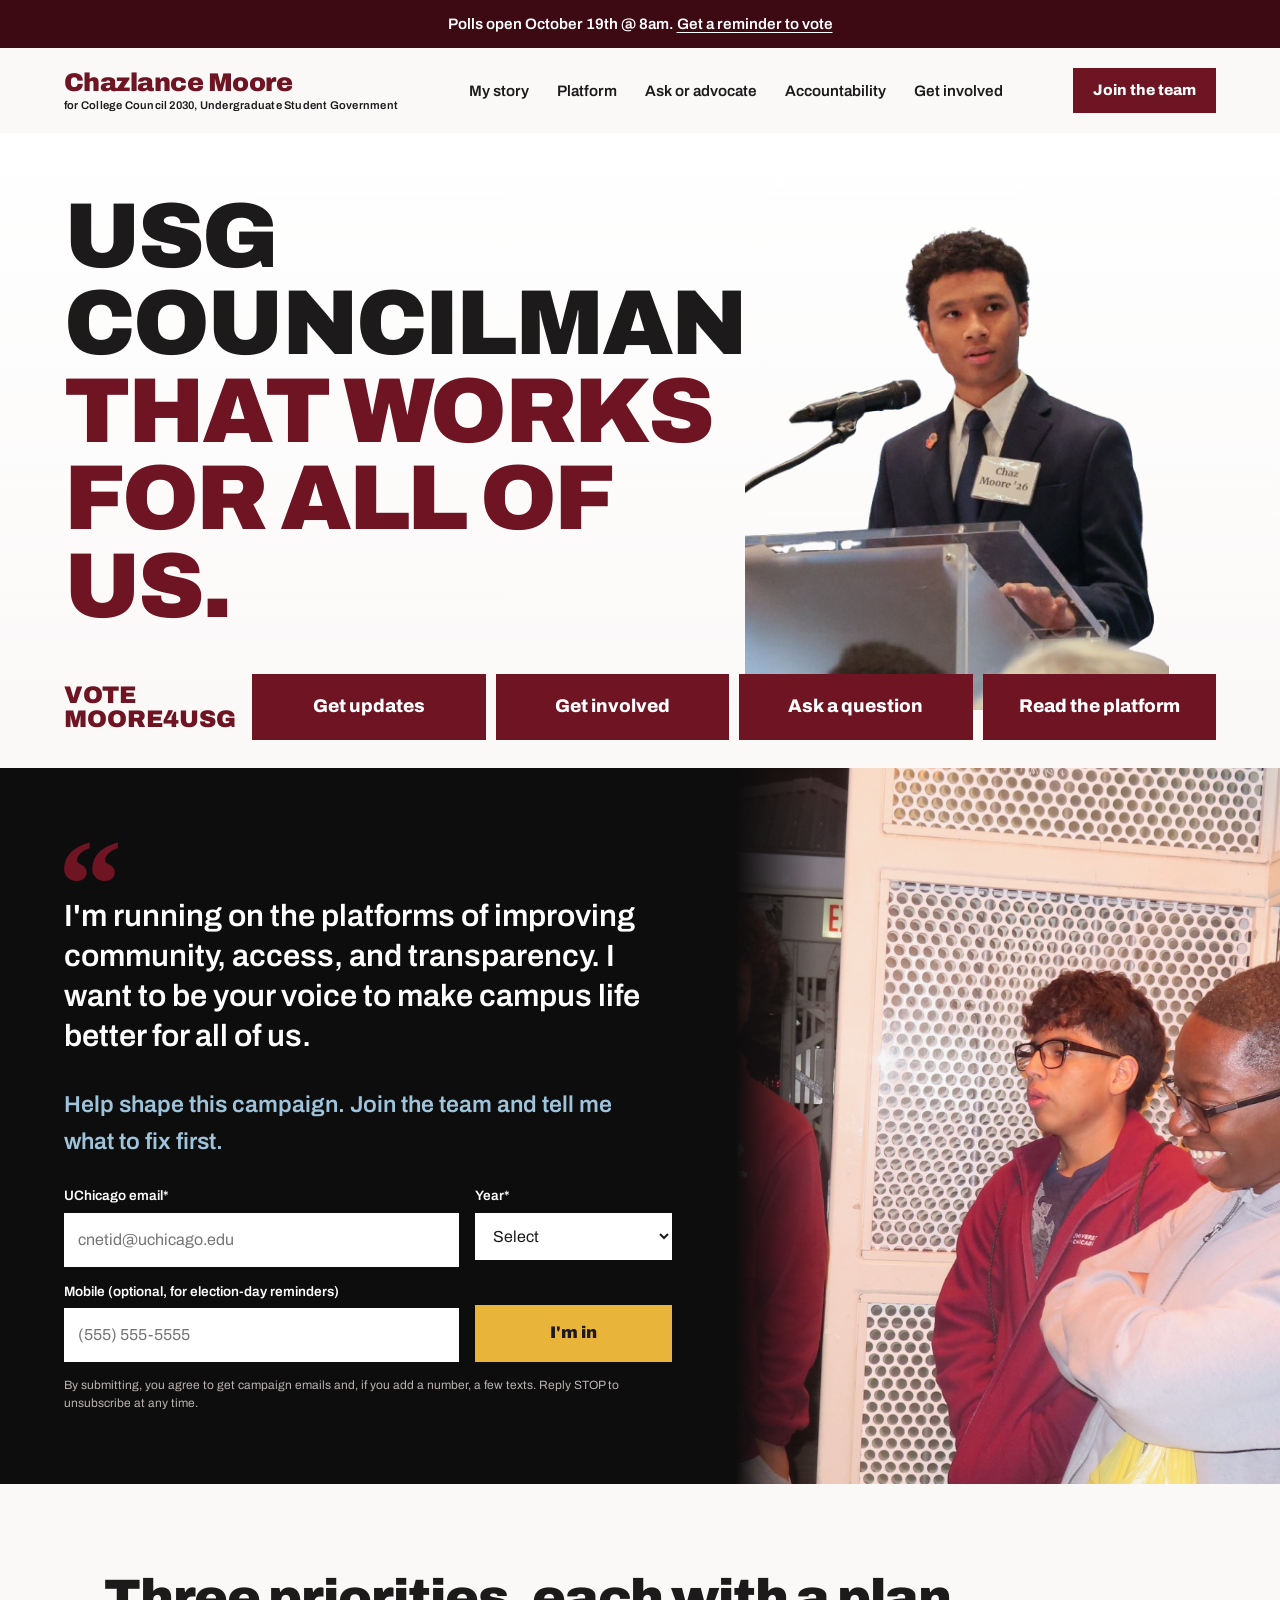
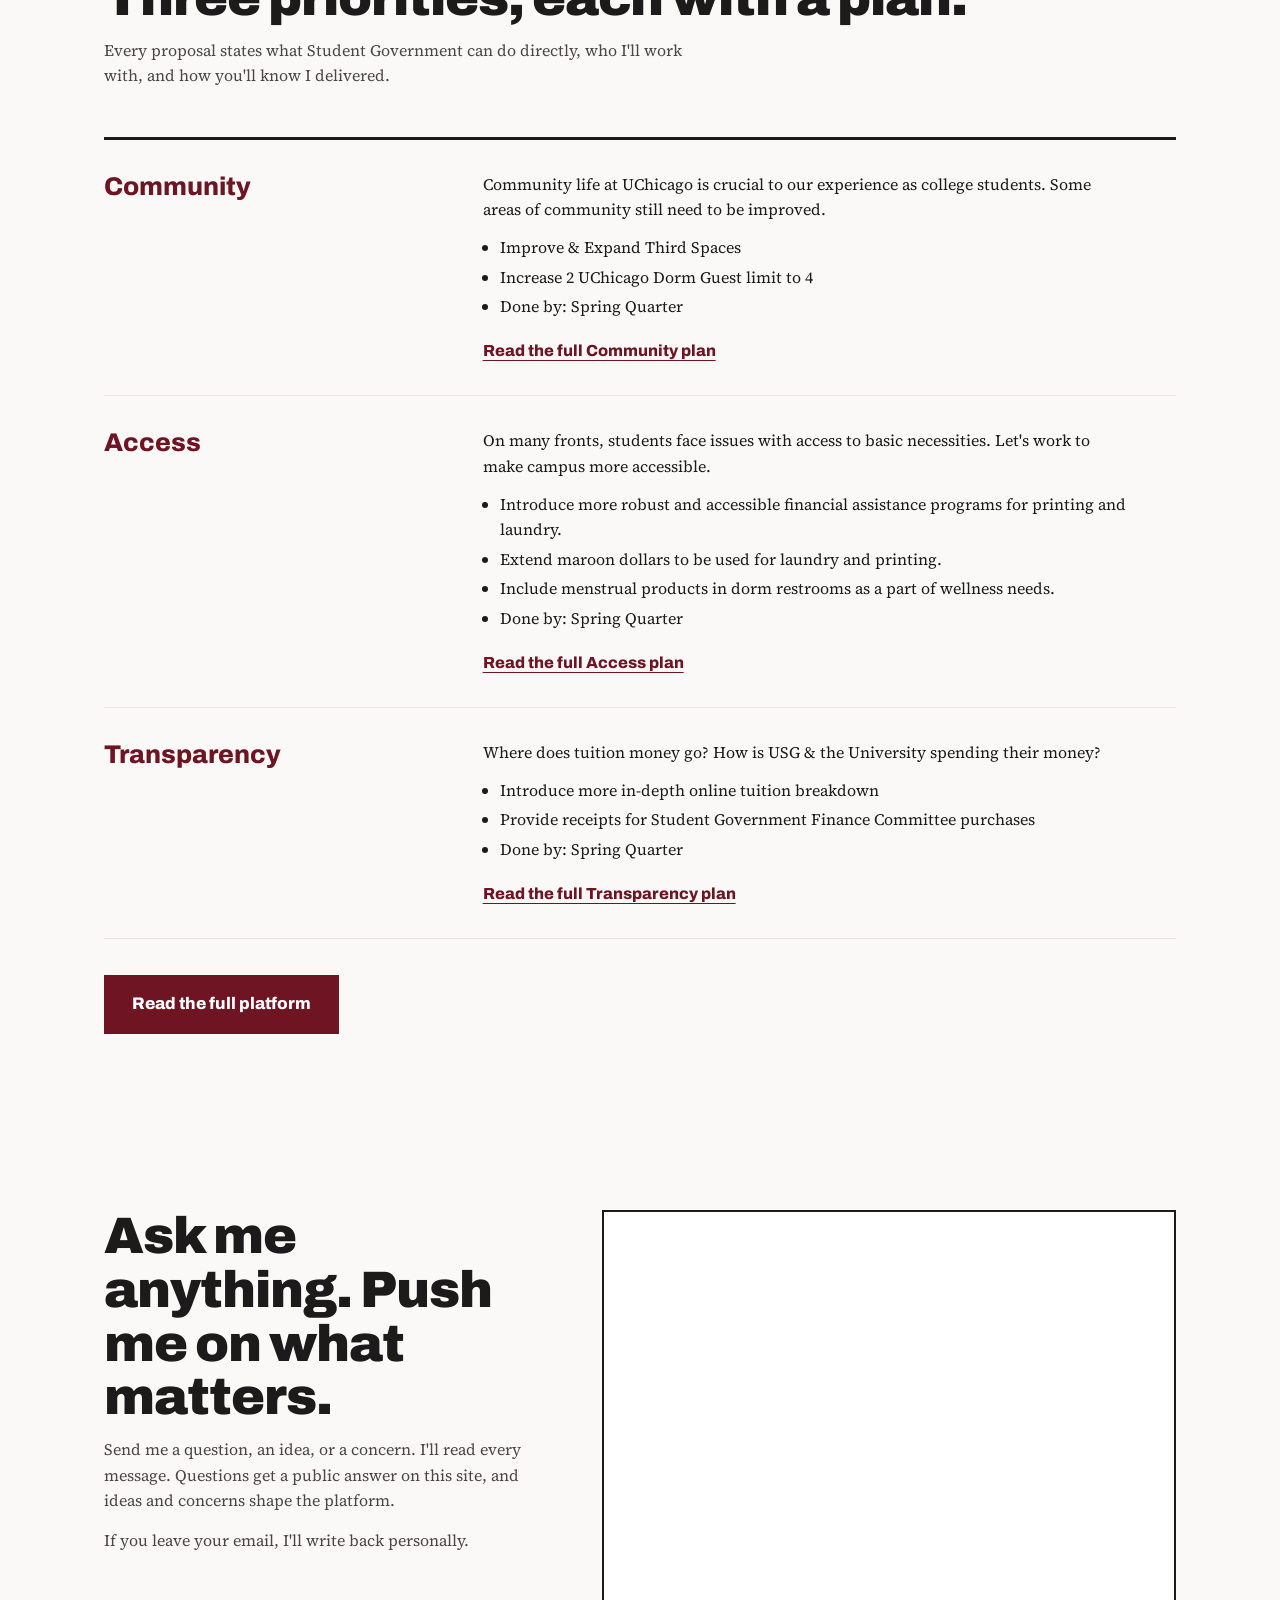
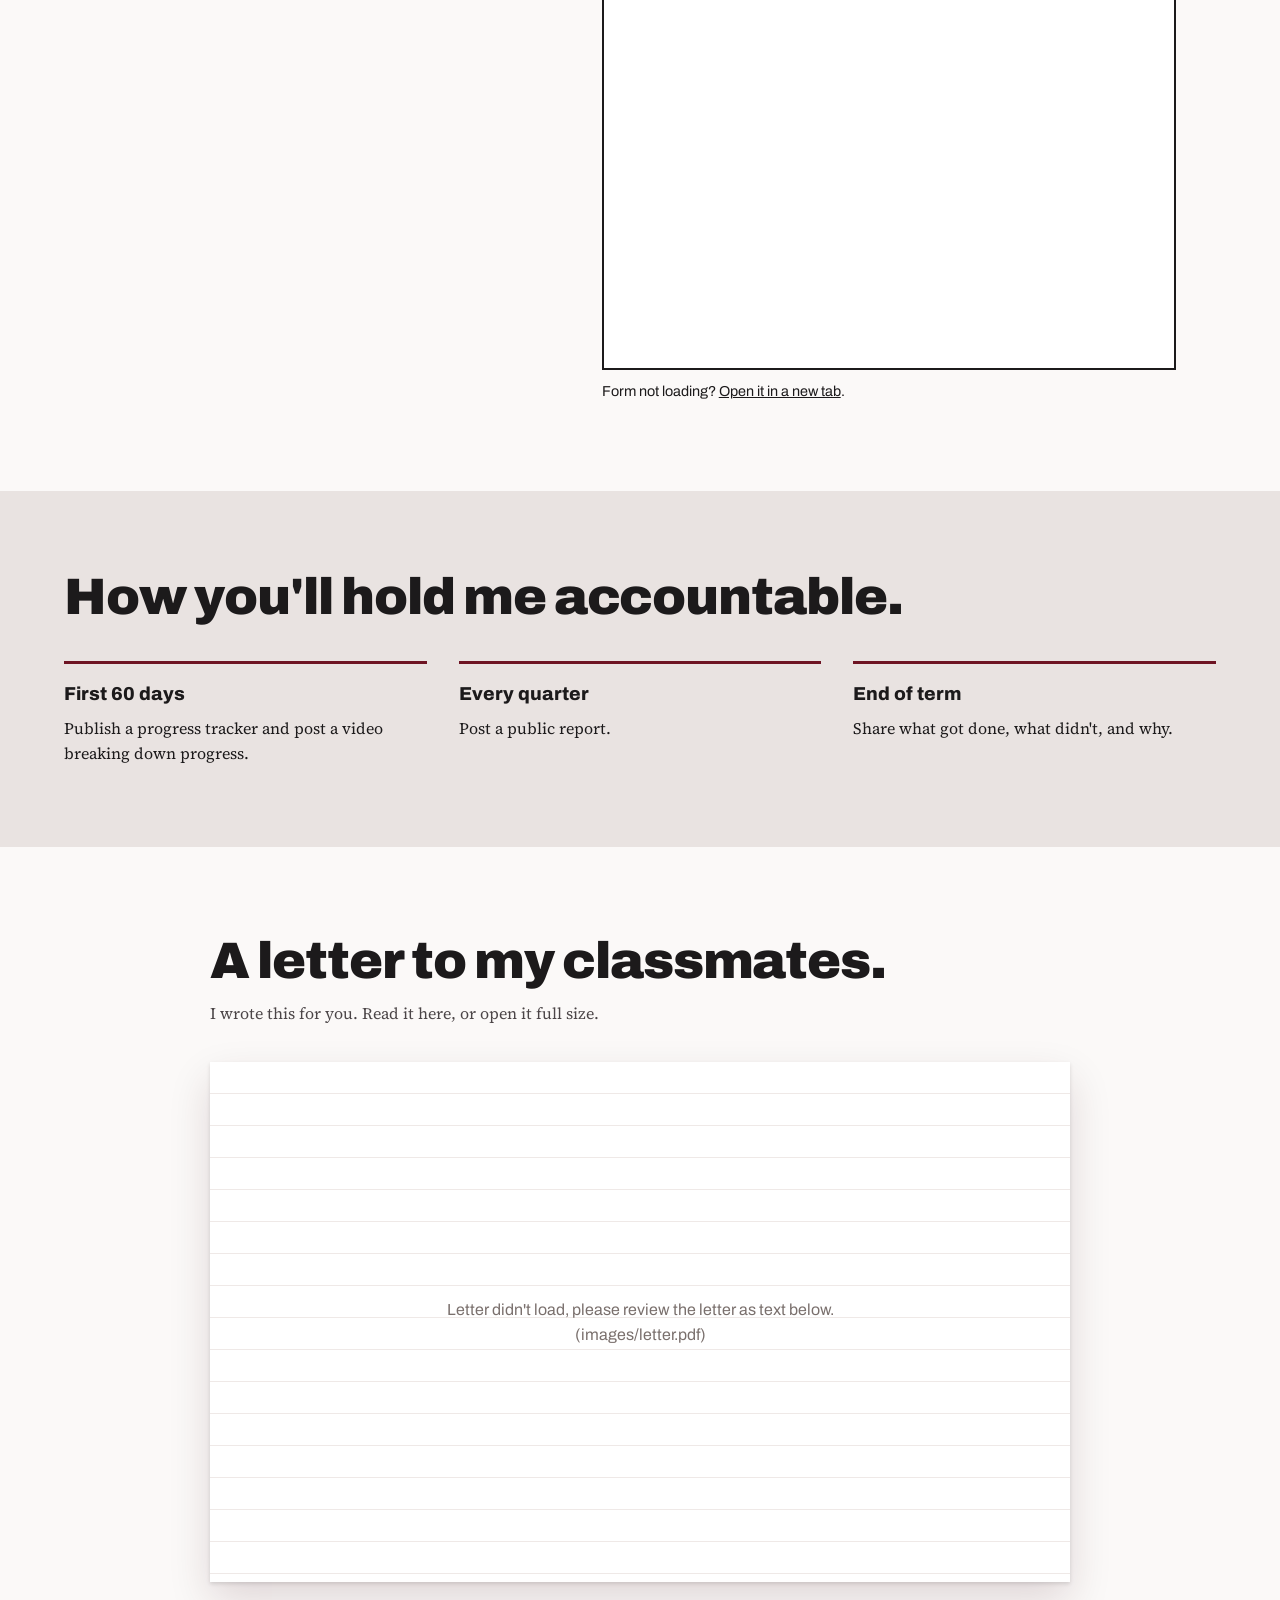
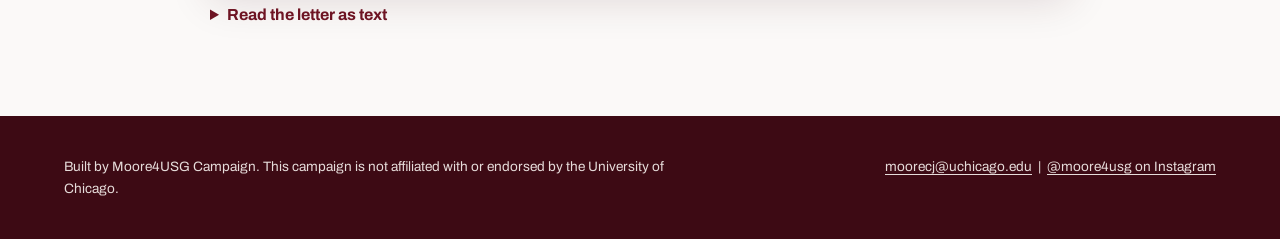
==== commit 60bd3627: "Update index.html" ====
--- a/index.html
+++ b/index.html
@@ -171,9 +171,9 @@
     <h2>A letter to my classmates.</h2>
     <p class="sub">I wrote this for you. Read it here, or open it full size.</p>
     <figure class="letter">
-      <div class="letter-placeholder">Your letter image goes here<br>(images/letter.pdf)</div>
+      <div class="letter-placeholder">Letter didn't load, please review the letter as text below.<br>(images/letter.pdf)</div>
       <a href="images/letter.pdf" target="_blank" rel="noopener" aria-label="Open the letter full size in a new tab">
-        <img src="images/letter.png"
+        <img src="images/letter.pdf"
              alt="Letter from Chazlance Moore to the class. The full text is available in the section below the image."
              loading="lazy"
              onload="this.closest('figure').querySelector('.letter-placeholder').style.display='none'"
@@ -183,7 +183,7 @@
     <details class="transcript">
       <summary>Read the letter as text</summary>
       <div>
-        <p>Dear Class of 2030,</p><p>My name is Chazlance Moore, but most people call me Chaz. I’m from Columbus, Ohio, and I’m running for College Council because I believe that your voice can create unimaginable change. I want to serve as your connection between peers and administration. I want to be the friend you have who always lends a hand, the friend who always has your back. I want to be the friend you feel comfortable calling in the middle of the night. The friend you can complain to. The friend who listens. Most importantly, I want to use everything in my power to hear your concerns and create meaningful change to address them. I want to be your voice in USG.</p><p>It has been my greatest pleasure to meet so many of you already! From meeting you at the first admitted students day in Chicago in February, to Open House in April, to creating one of the first UChicago ‘30 group chats on Instagram, to Career Exploration Week in New York City, to Chicago Urban Explorers, you all have been such welcoming and inspiring people that I am more than proud to call both friend and peer. If I have not met you yet, please reach out! I would love to grab lunch sometime! Living on campus with you all these past few weeks has been an incredible journey that I cannot wait to keep experiencing for the next 4 years! Listening to your voices and concerns that arise on campus, as well as my own experiences talking with older students and faculty, have culminated in my campaign that I hope you are willing to engage with.</p><p>To put it simply, my campaign is built upon three pillars: Community, Access, and Transparency.</p><p>Community. The memories we will remember most from our college experience are grounded in where we gather and who we interact with. To ensure that the community is protected and enriched, I will be working to improve and expand third spaces and raise dorm guest limits from 2 to 4.</p><p>Access. Printing, laundry, and basic wellness supplies should not cause any student stress. As economists, it’s also important to understand the implications of making everything free. To make printing and laundry more accessible, I will work to implement a more robust financial aid program that helps students in need and builds systems already in place. This includes expanding and removing restrictions on the emergency laundry assistance program and expanding limited free printing for those in need of financial assistance from just CCSS to printers around campus, prioritizing assisting students who face financial stress using these services. Furthermore, I will work with fellow councilmembers to implement free menstrual products across dorm bathrooms, which I have noticed my peer Kiva Jenson (@kivaforcouncil) has also recommended. In coordination with my peer Tony Brouse (@tonybforusg), I also believe that re-evaluating gendered bathrooms to decrease the distance traveled to reach the bathroom in dorms is also a viable solution that I will work to implement.</p><p>Transparency. You deserve to know how your money is being used. I promise to push for a clearer online tuition breakdown and public receipts for Student Government Finance Committee purchases.</p><p>I consider each of you to be my friend. Friends support each other, challenge each other, and are honest with each other. I want to be completely honest with you at all times. All leaders have limits to their power, and I will only be able to act within the limits of what I am able to do through USG, in coordination with the University’s and USG’s founding documents and legislation. What I can promise you in full honesty is unrelenting commitment and unbothered determination. Whether it’s advocating to administration, creating petitions, or debating changing specific policies already in place, I promise to stay true to my mission founded in community, access, and transparency, with the main priority of always doing everything to support our community with the resources available to me.</p><p>I promise to hold myself to the same standard I’m asking of the University. That’s why I have outlined feasible markers to reflect my progress towards our goals as a class. A progress tracker and video outlining progress in my first 60 days. A public report every quarter will detail what has been accomplished recently. A plain account at the end of the term reflecting what got done, what didn’t, and why.</p><p>I don’t have all the answers, and I don’t want to pretend I do. My site has a form where you can engage with my campaign directly. Tell me what I’m missing. Tell me what I’m getting right. Tell me what I’m doing wrong. Tell me your ideas!</p><p>Polls open October 19th at 8am. I’d be more than grateful for your vote, and just as grateful for your ideas before then!</p><p>With love,<br>Your Friend</p><p>Moorecj@uchicago.edu | @moore4usg @chazlance</p>
+        <p>Dear Class of 2030,</p><p>My name is Chazlance Moore, but most people call me Chaz. I’m from Columbus, Ohio, and I’m running for College Council because I believe that your voice can create unimaginable change. I want to serve as your connection between peers and administration. I want to be the friend you have who always lends a hand, the friend who always has your back. I want to be the friend you feel comfortable calling in the middle of the night. The friend you can complain to. The friend who listens. Most importantly, I want to use everything in my power to hear your concerns and create meaningful change to address them. I want to be your voice in USG.</p><p>It has been my greatest pleasure to meet so many of you already! From meeting you at the first admitted students day in Chicago in February, to Open House in April, to creating one of the first UChicago ‘30 group chats on Instagram, to Career Exploration Week in New York City, to Chicago Urban Explorers, you all have been such welcoming and inspiring people that I am more than proud to call both friend and peer. If I have not met you yet, please reach out! I would love to grab lunch sometime! Living on campus with you all these past few weeks has been an incredible journey that I cannot wait to keep experiencing for the next 4 years! Listening to your voices and concerns that arise on campus, as well as my own experiences talking with older students and faculty, have culminated in my campaign that I hope you are willing to engage with.</p><p>To put it simply, my campaign is built upon three pillars: Community, Access, and Transparency.</p><p>Community. The memories we will remember most from our college experience are grounded in where we gather and who we interact with. To ensure that the community is protected and enriched, I will be working to improve and expand third spaces and raise dorm guest limits from 2 to 4.</p><p>Access. Printing, laundry, and basic wellness supplies should not cause any student stress. As economists, it’s also important to understand the implications of making everything free. To make printing and laundry more accessible, I will work to implement a more robust financial aid program that helps students in need and builds systems already in place. This includes expanding and removing restrictions on the emergency laundry assistance program and expanding limited free printing for those in need of financial assistance from just CCSS to printers around campus, prioritizing assisting students who face financial stress using these services. Furthermore, I will work with fellow councilmembers to implement free menstrual products across dorm bathrooms, which I have noticed my peer Kiva Jenson (@kivaforcouncil) has also recommended. In coordination with my peer Tony Brouse (@tonybforusg), I also believe that re-evaluating gendered bathrooms to decrease the distance traveled to reach the bathroom in dorms is also a viable solution that I will work to implement.</p><p>Transparency. You deserve to know how your money is being used. I promise to push for a clearer online tuition breakdown and public receipts for Student Government Finance Committee purchases.</p><p>I consider each of you to be my friend. Friends support each other, challenge each other, and are honest with each other. I want to be completely honest with you at all times. All leaders have limits to their power, and I will only be able to act within the limits of what I am able to do through USG, in coordination with the University’s and USG’s founding documents and legislation. What I can promise you in full honesty is unrelenting commitment and unbothered determination. Whether it’s advocating to administration, creating petitions, or debating changing specific policies already in place, I promise to stay true to my mission founded in community, access, and transparency, with the main priority of always doing everything to support our community with the resources available to me.</p><p>I promise to hold myself to the same standard I’m asking of the University. That’s why I have outlined feasible markers to reflect my progress towards our goals as a class. A progress tracker and video outlining progress in my first 60 days. A public report every quarter will detail what has been accomplished recently. A plain account at the end of the term reflecting what got done, what didn’t, and why.</p><p>I don’t have all the answers, and I don’t want to pretend I do. My site has a form where you can engage with my campaign directly. Tell me what I’m missing. Tell me what I’m getting right. Tell me what I’m doing wrong. Tell me your ideas!</p><p>Polls open October 19th at 8am. I’d be more than grateful for your vote, and just as grateful for your ideas before then!</p><p>With love,<br>Your Friend Chazlance Moore</p><p>Moorecj@uchicago.edu | @moore4usg @chazlance</p>
       </div>
     </details>
   </div>
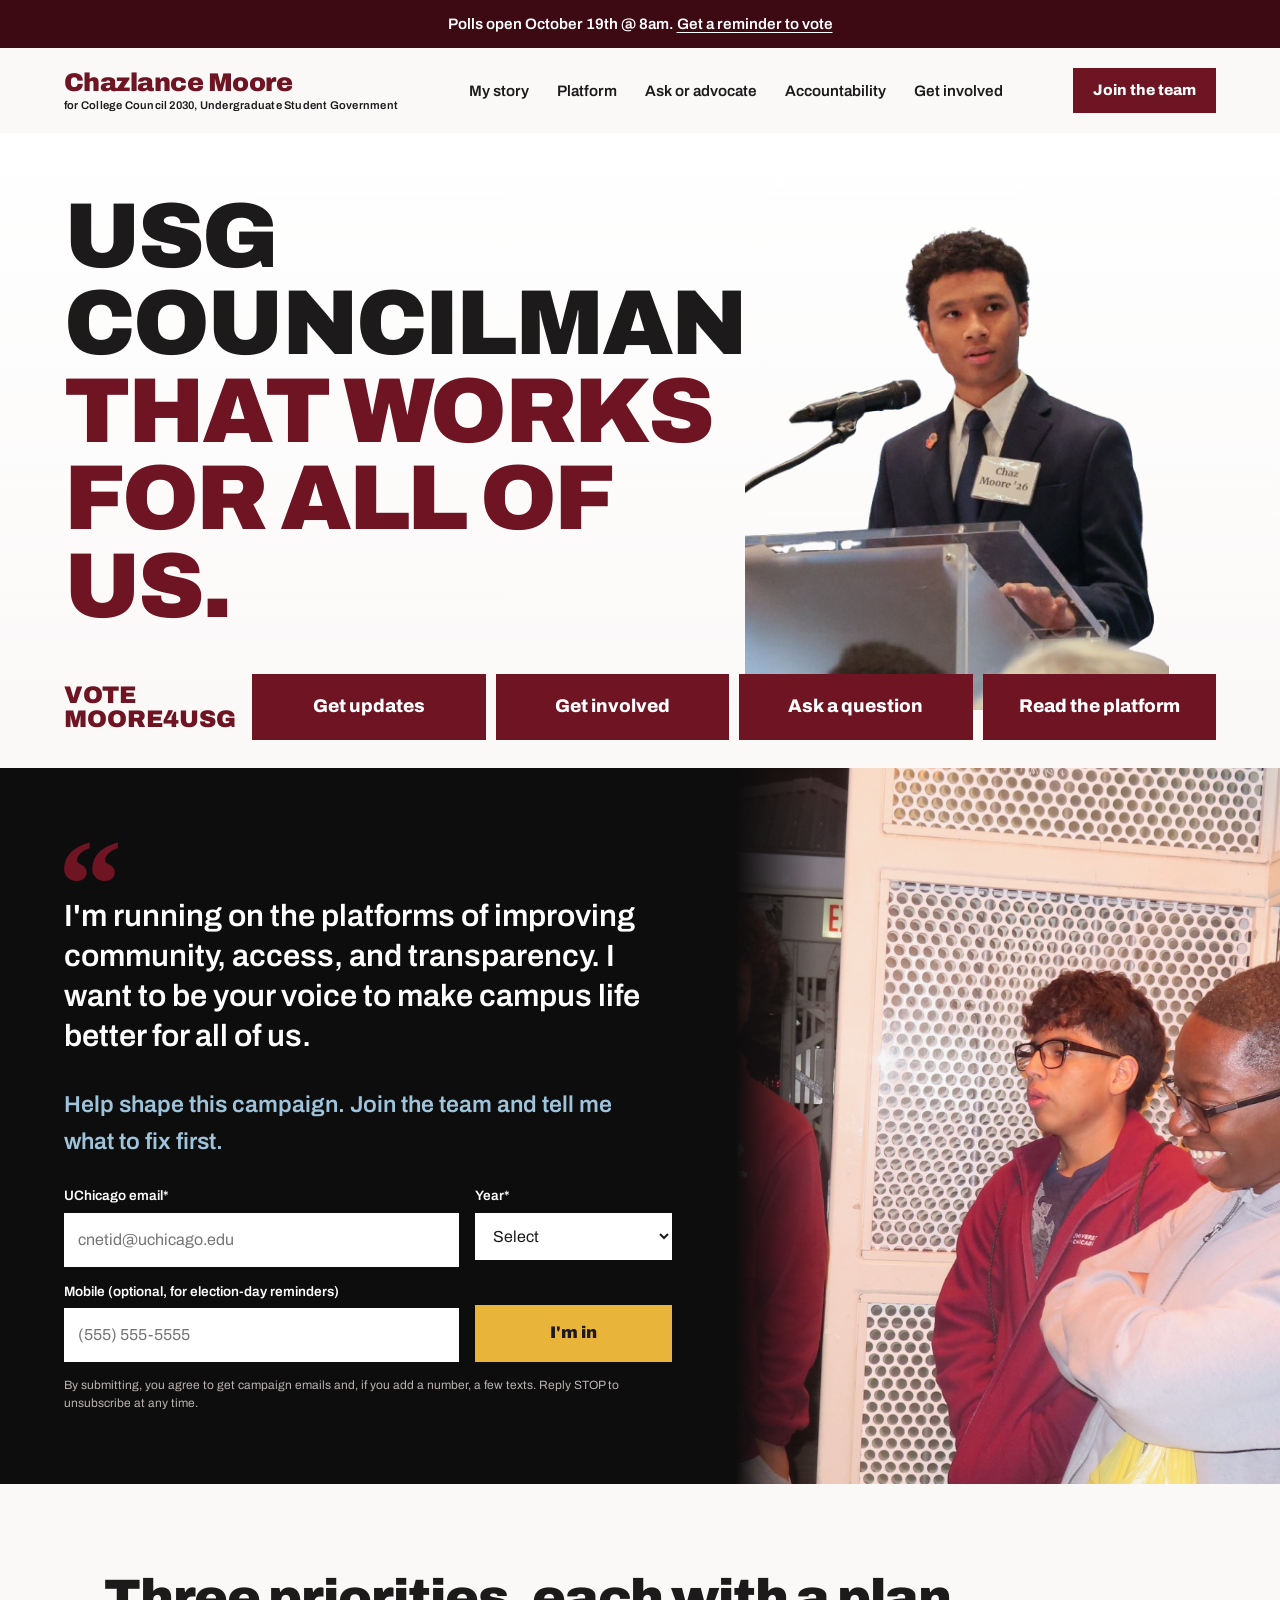
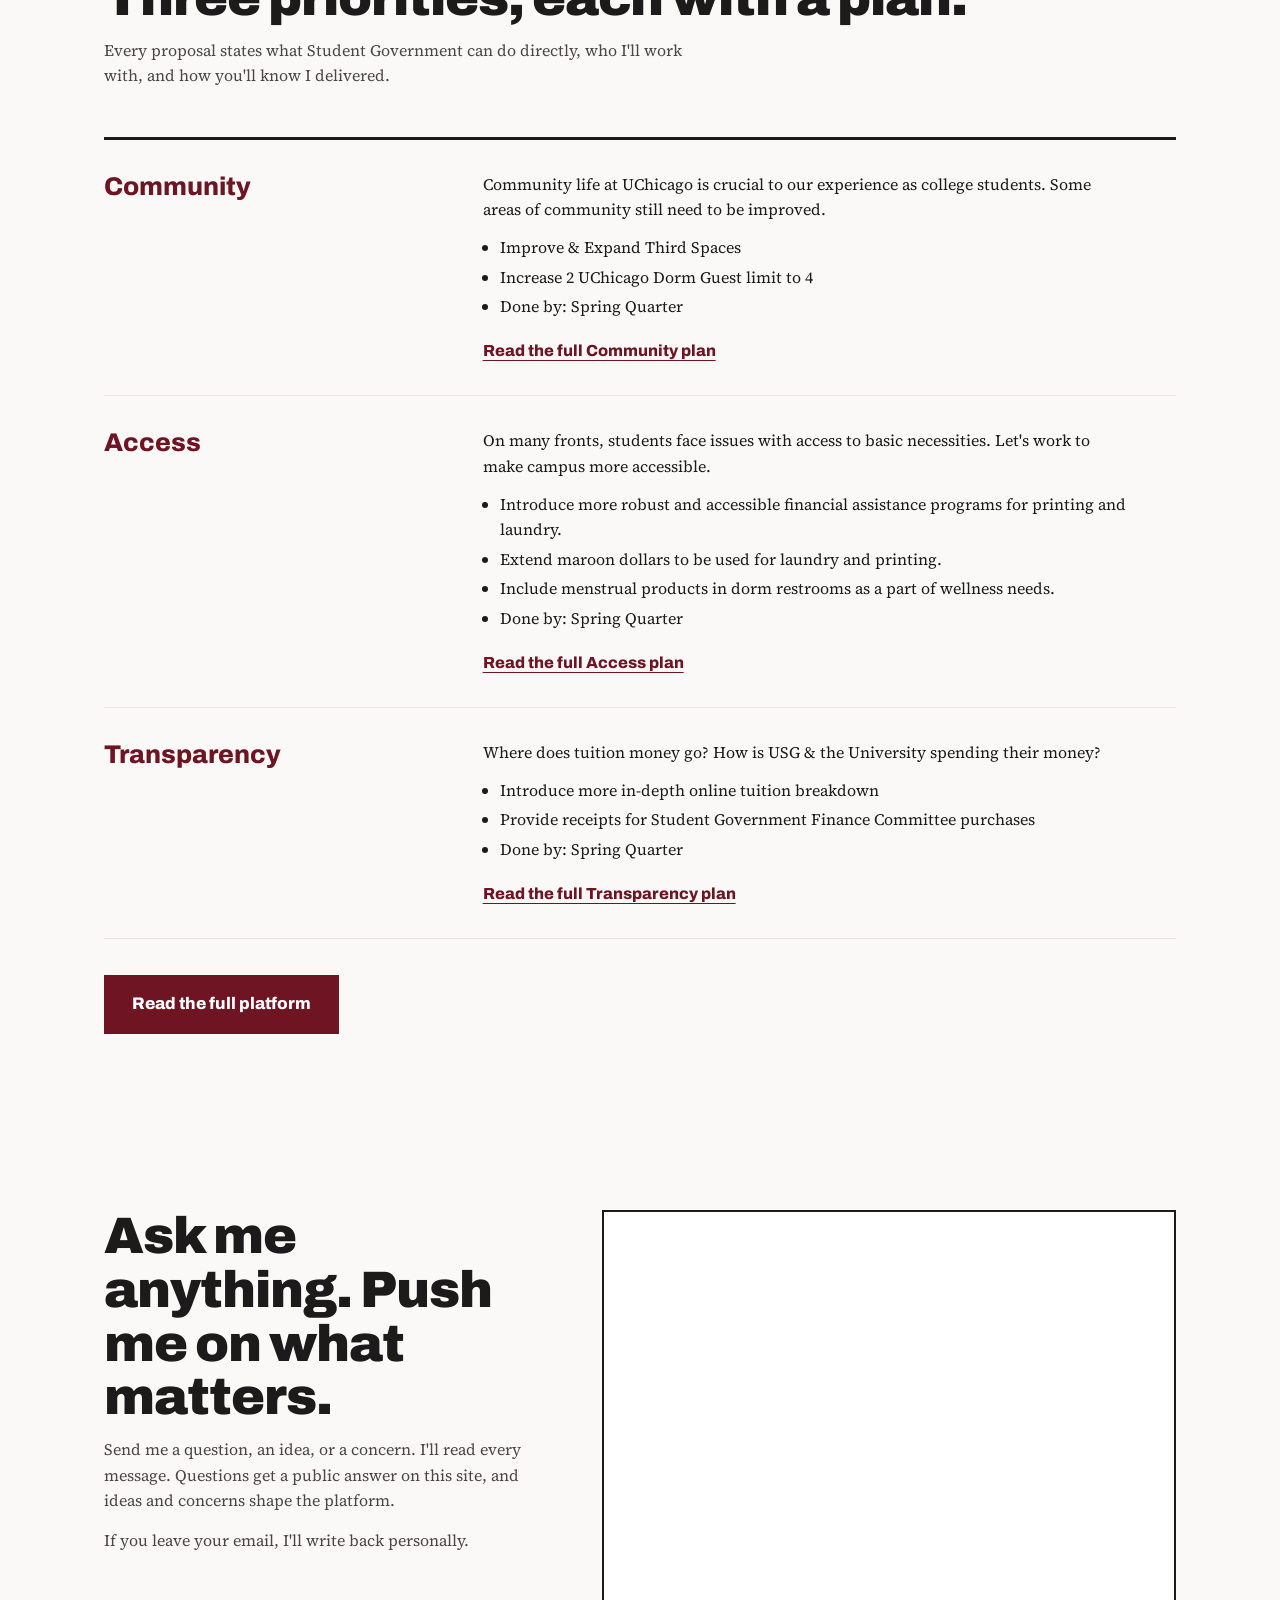
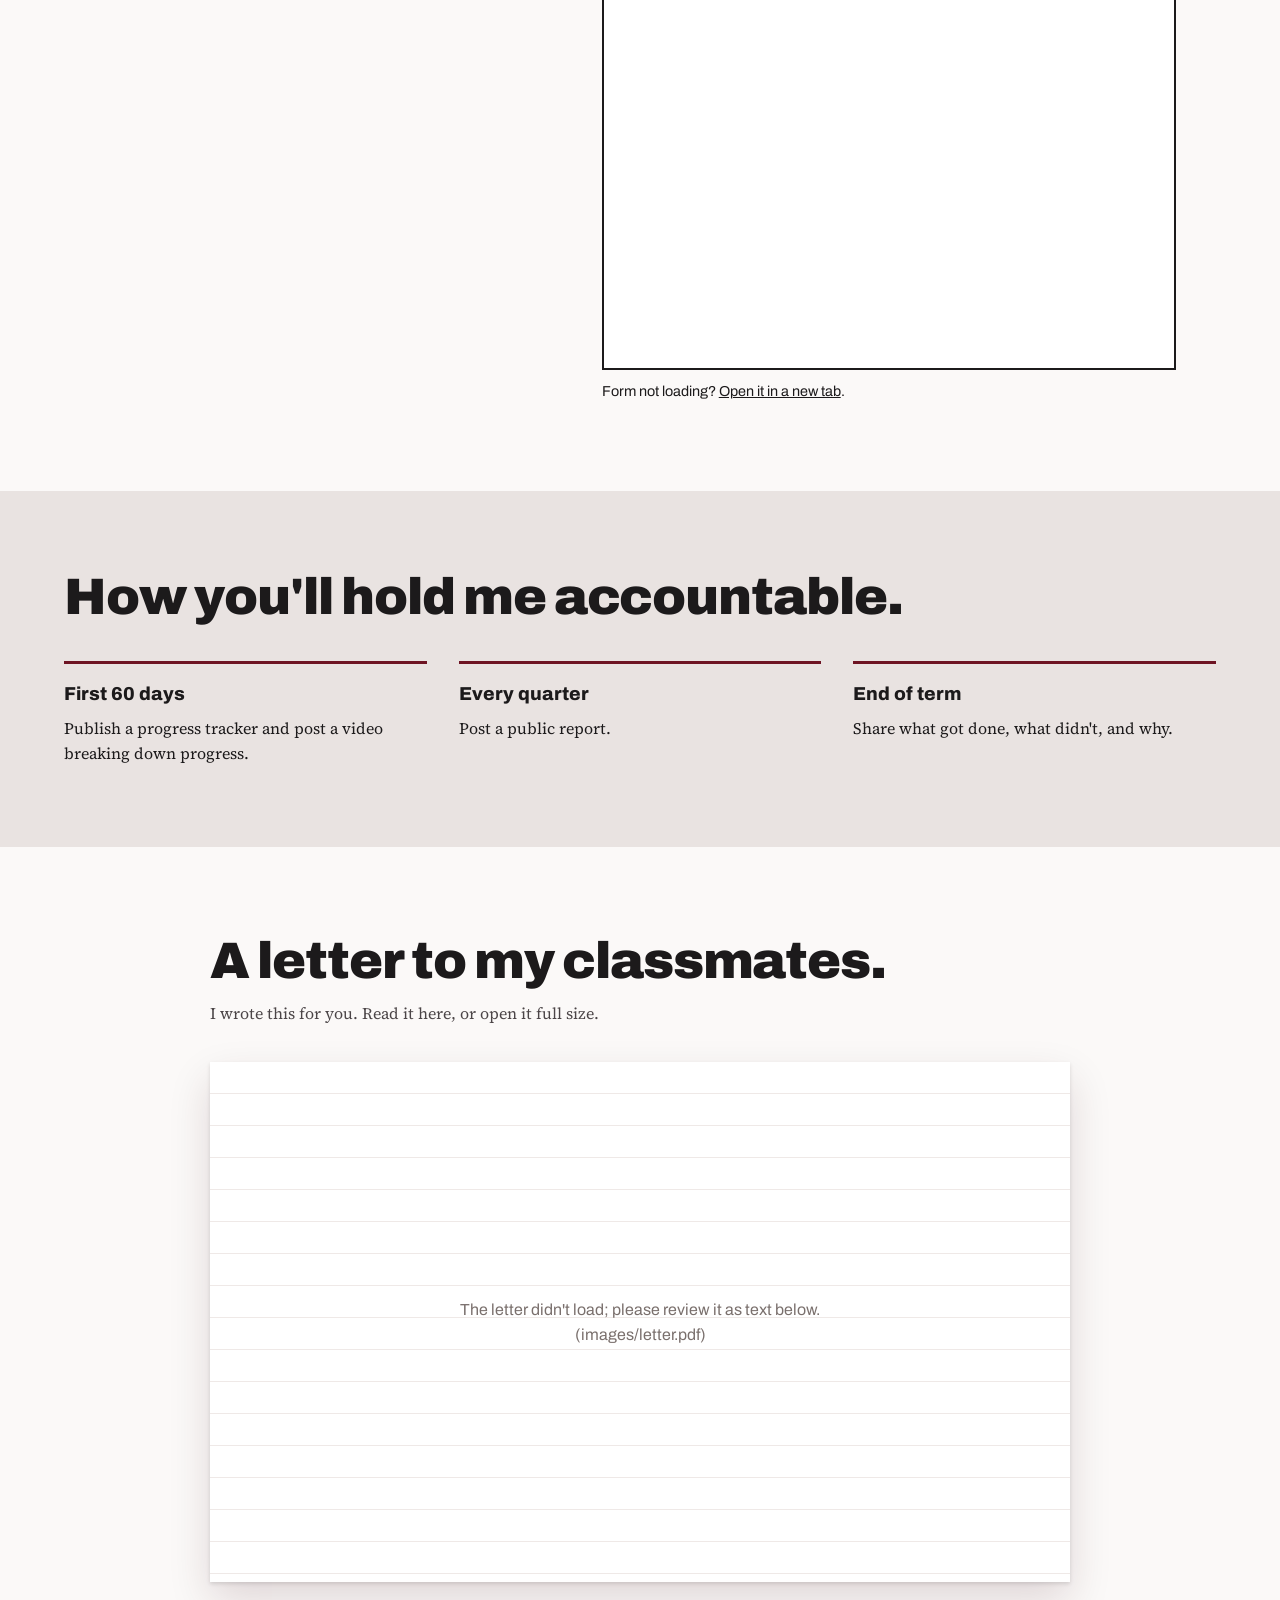
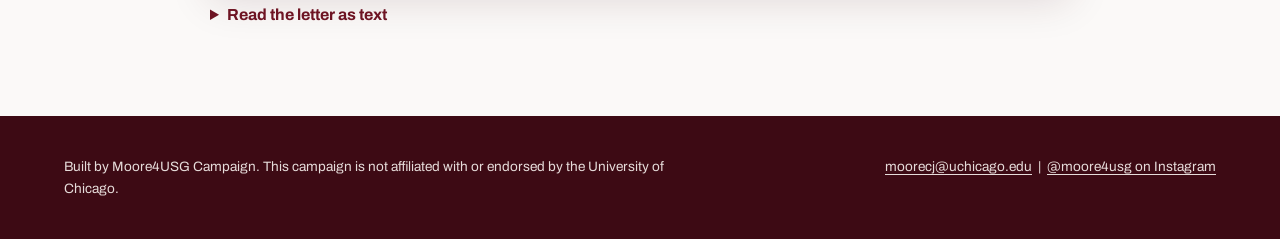
==== commit 81ca045a: "Update index.html" ====
--- a/index.html
+++ b/index.html
@@ -171,7 +171,7 @@
     <h2>A letter to my classmates.</h2>
     <p class="sub">I wrote this for you. Read it here, or open it full size.</p>
     <figure class="letter">
-      <div class="letter-placeholder">Letter didn't load, please review the letter as text below.<br>(images/letter.pdf)</div>
+      <div class="letter-placeholder"> The letter didn't load; please review it as text below.<br>(images/letter.pdf)</div>
       <a href="images/letter.pdf" target="_blank" rel="noopener" aria-label="Open the letter full size in a new tab">
         <img src="images/letter.pdf"
              alt="Letter from Chazlance Moore to the class. The full text is available in the section below the image."
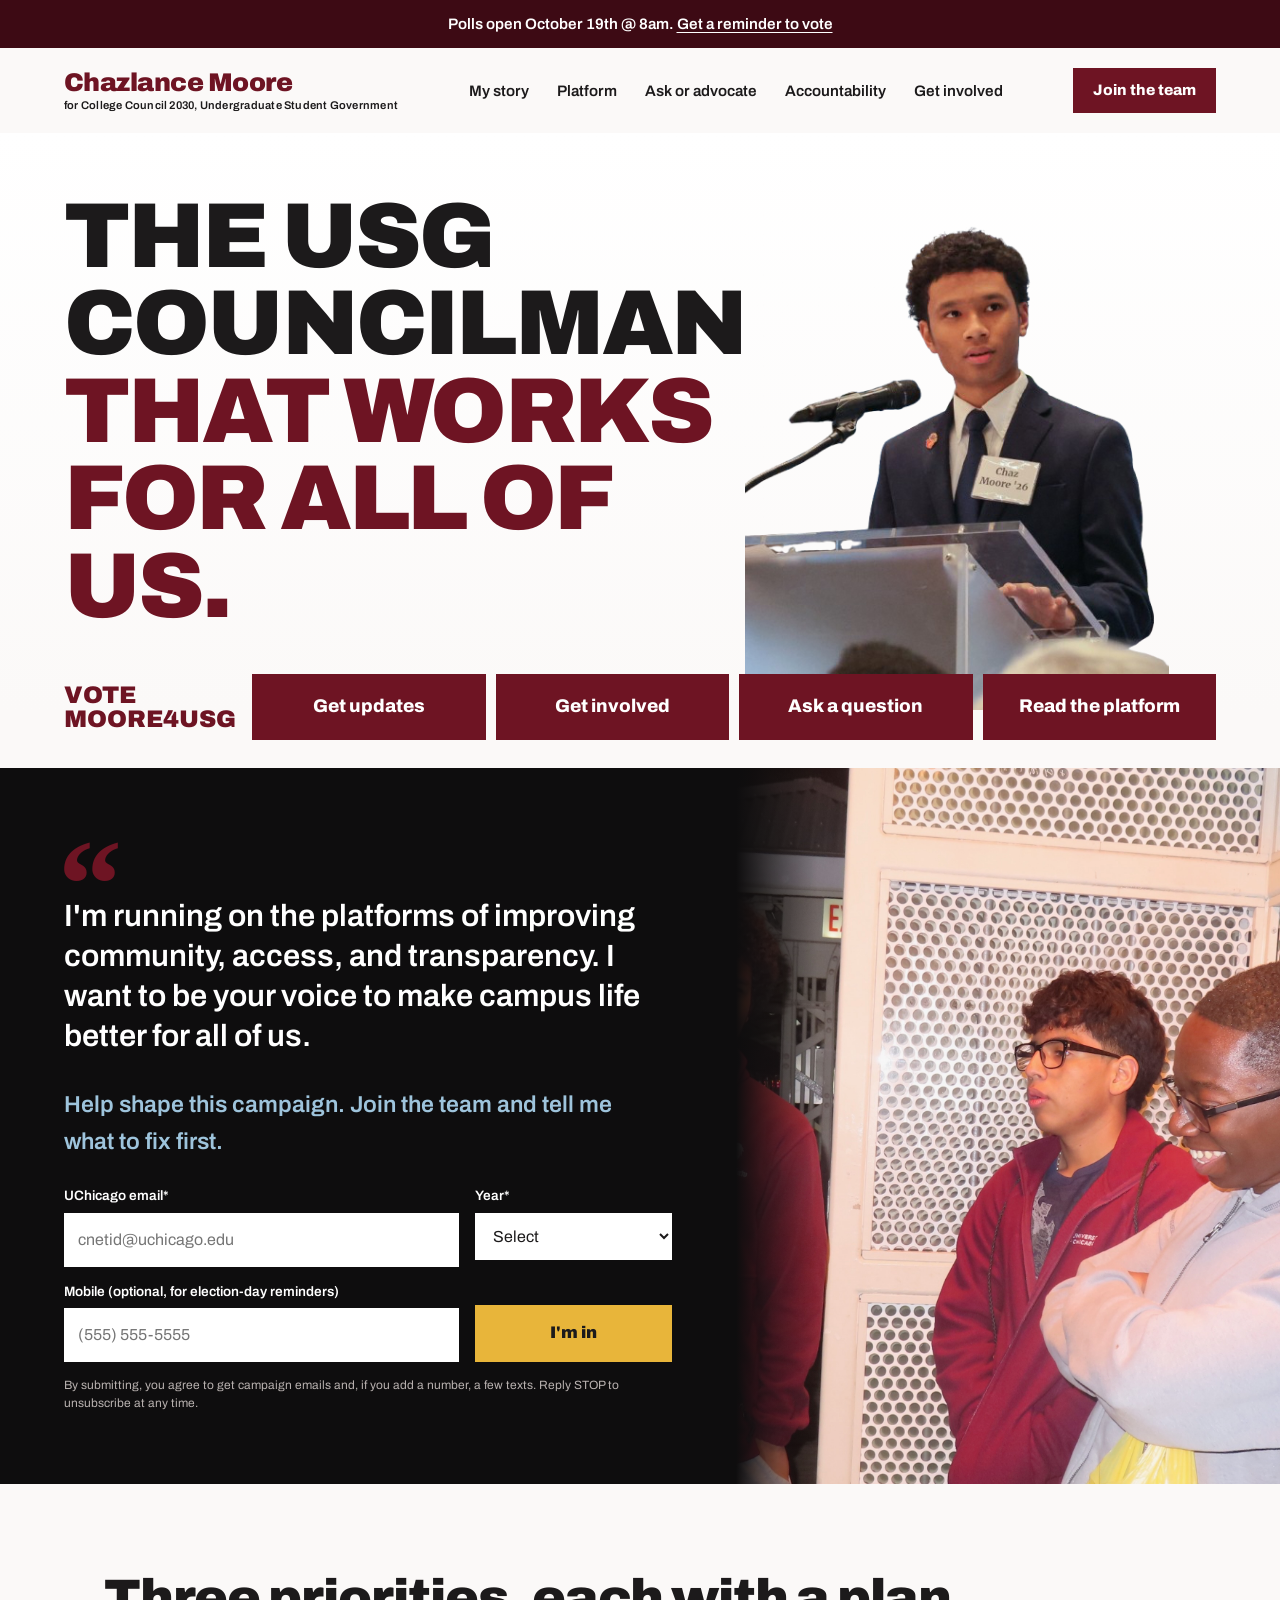
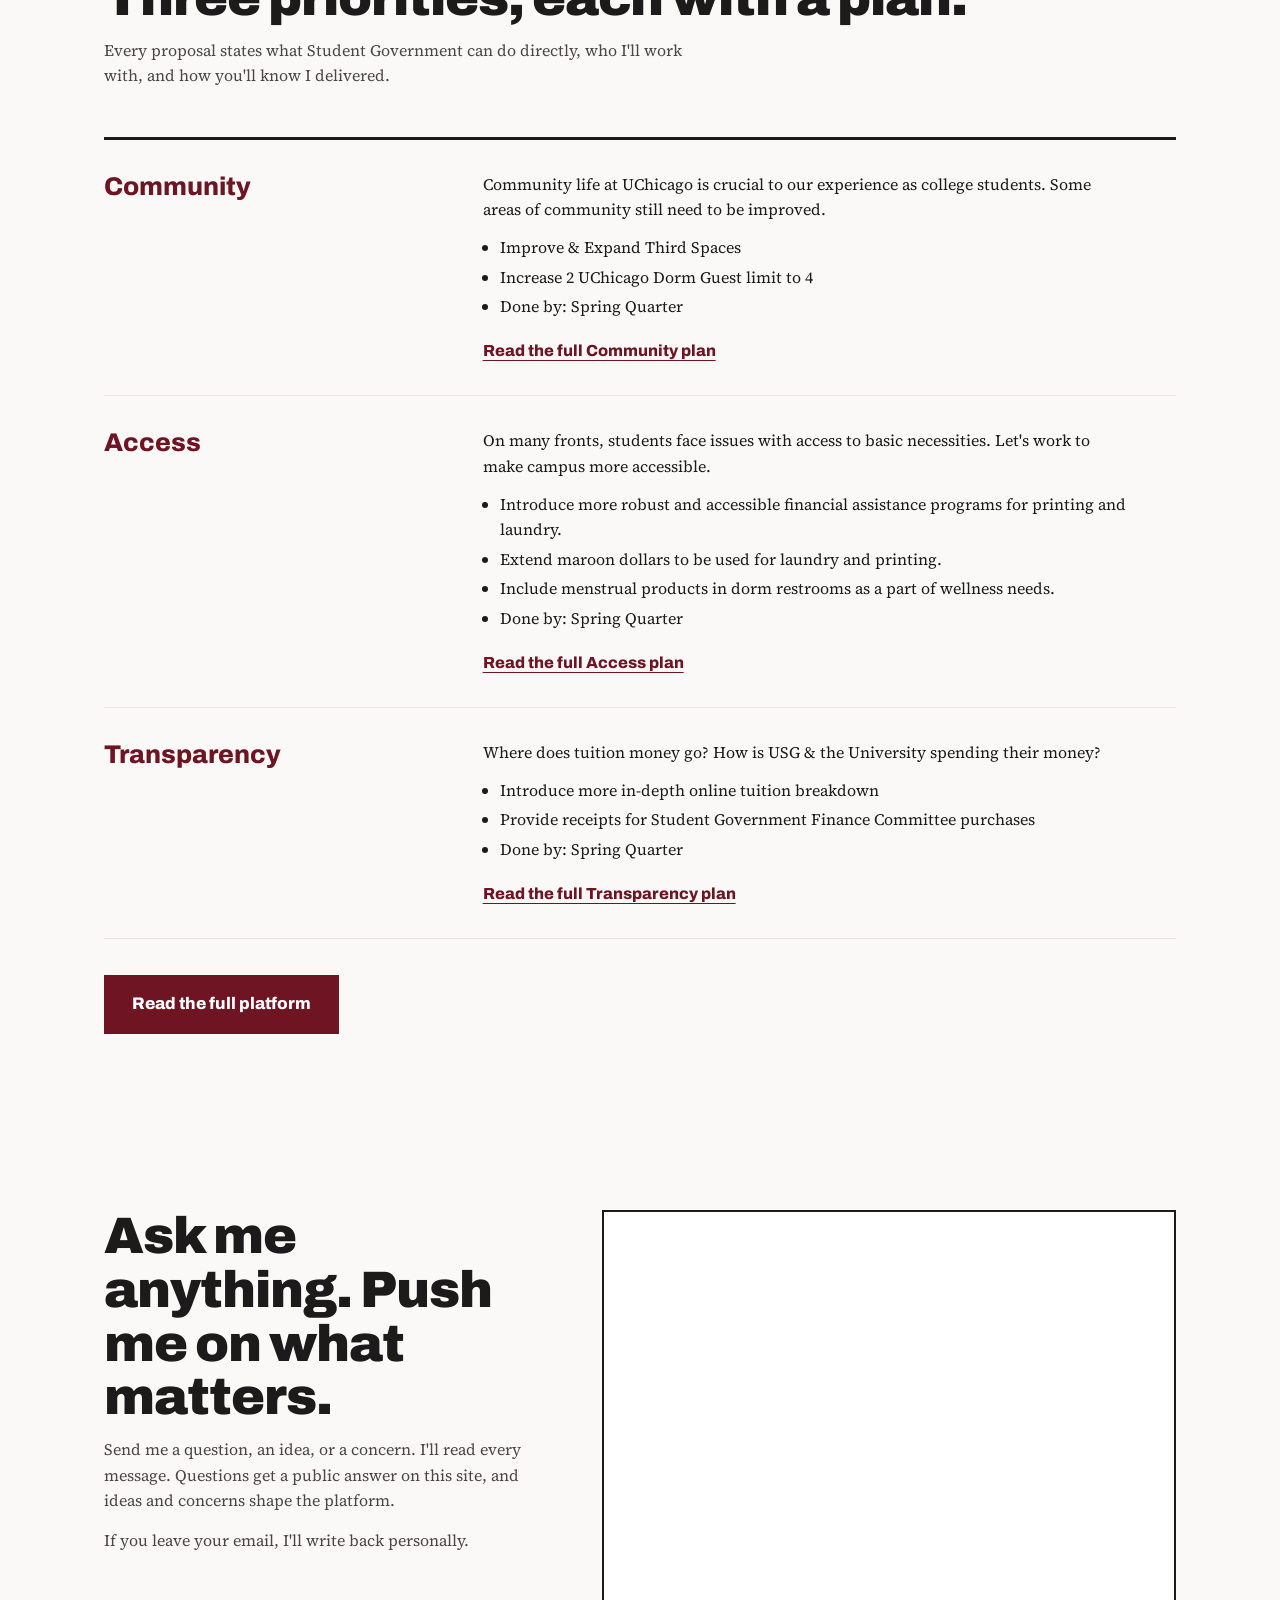
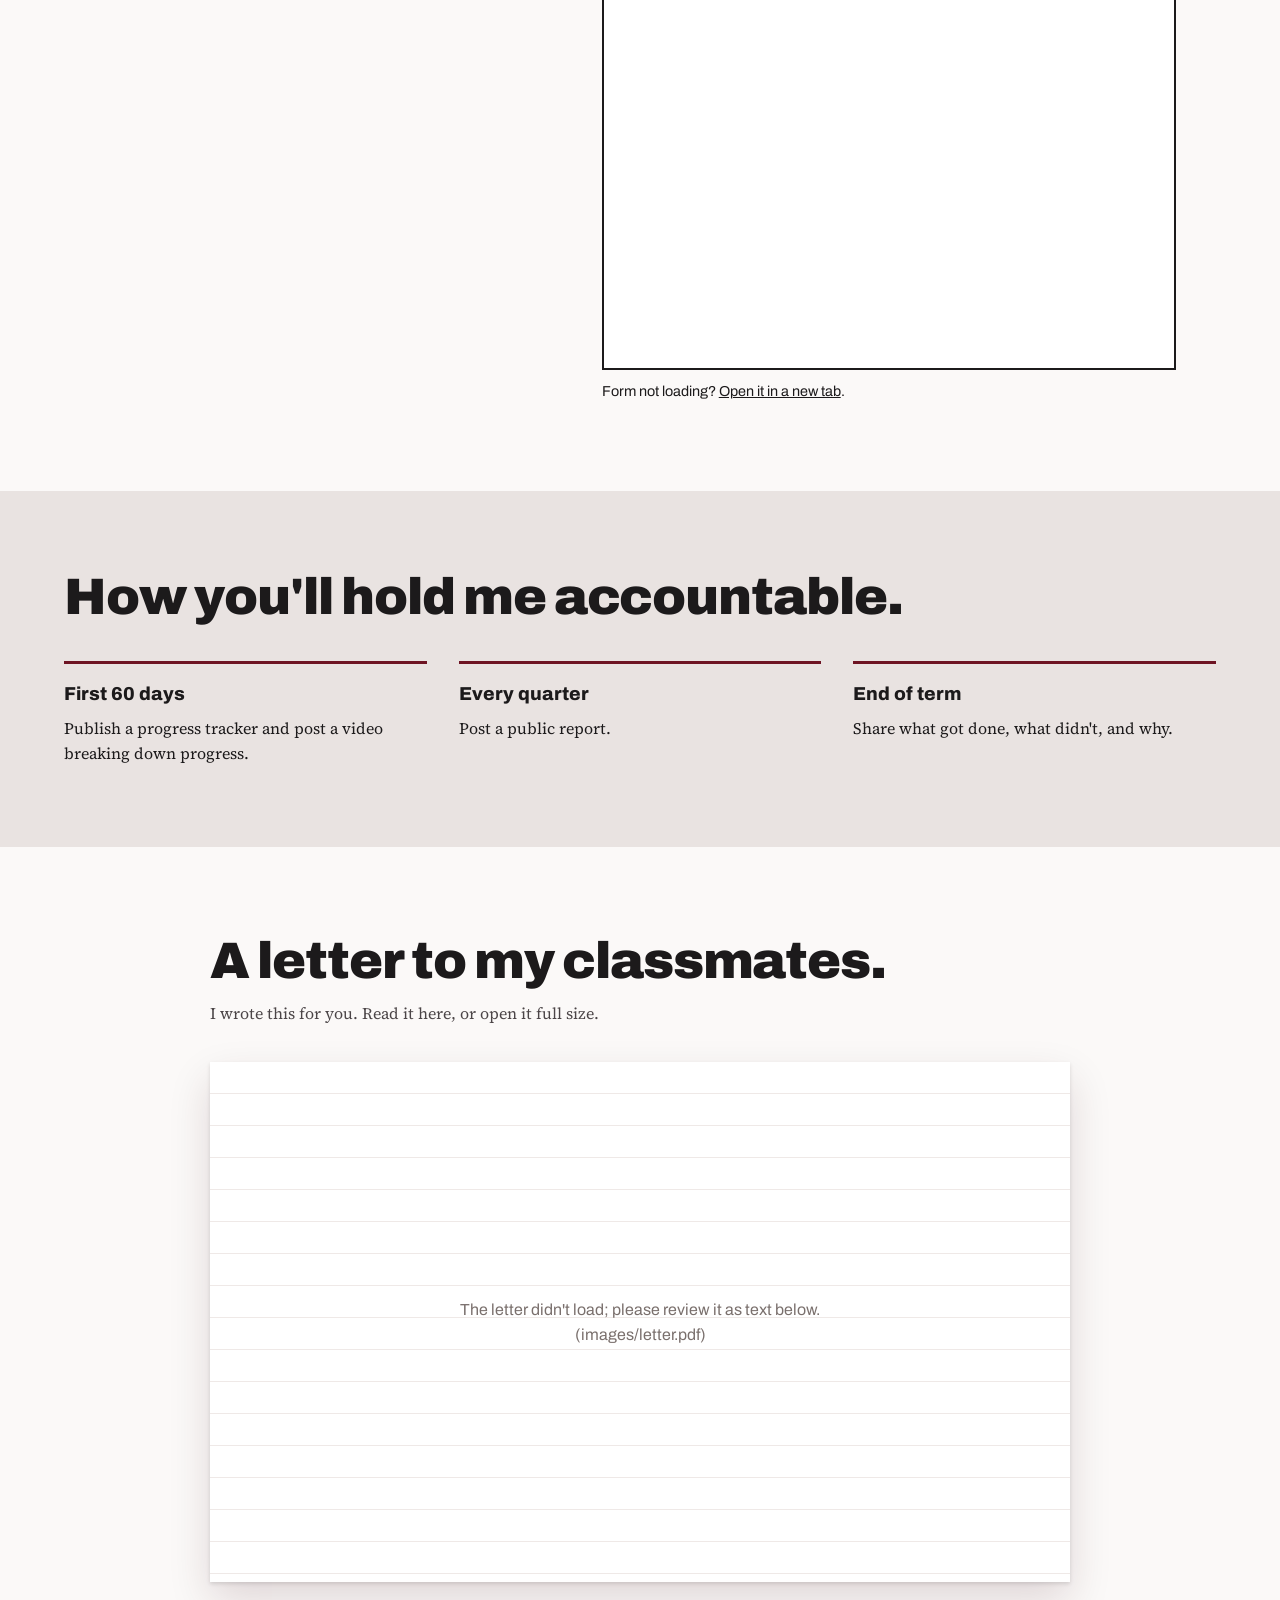
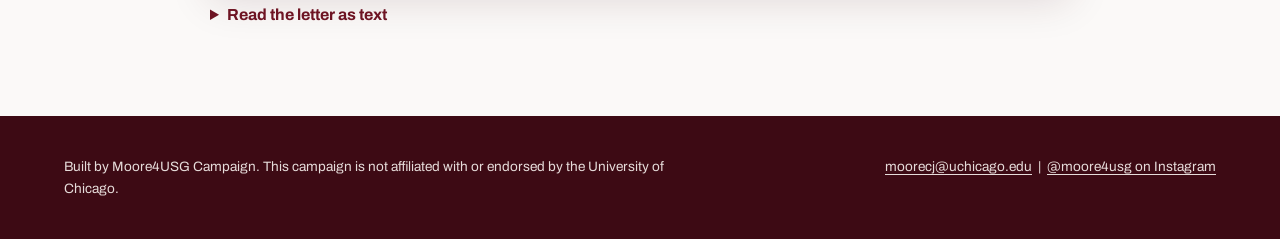
==== commit 868c0f6d: "Update index.html" ====
--- a/index.html
+++ b/index.html
@@ -31,7 +31,7 @@
 
 <section class="hero" id="about">
   <h1>
-    <span>USG</span>
+    <span>The USG</span>
     <span>Councilman</span>
     <span class="alt">that works</span>
     <span class="alt">for all of us.</span>
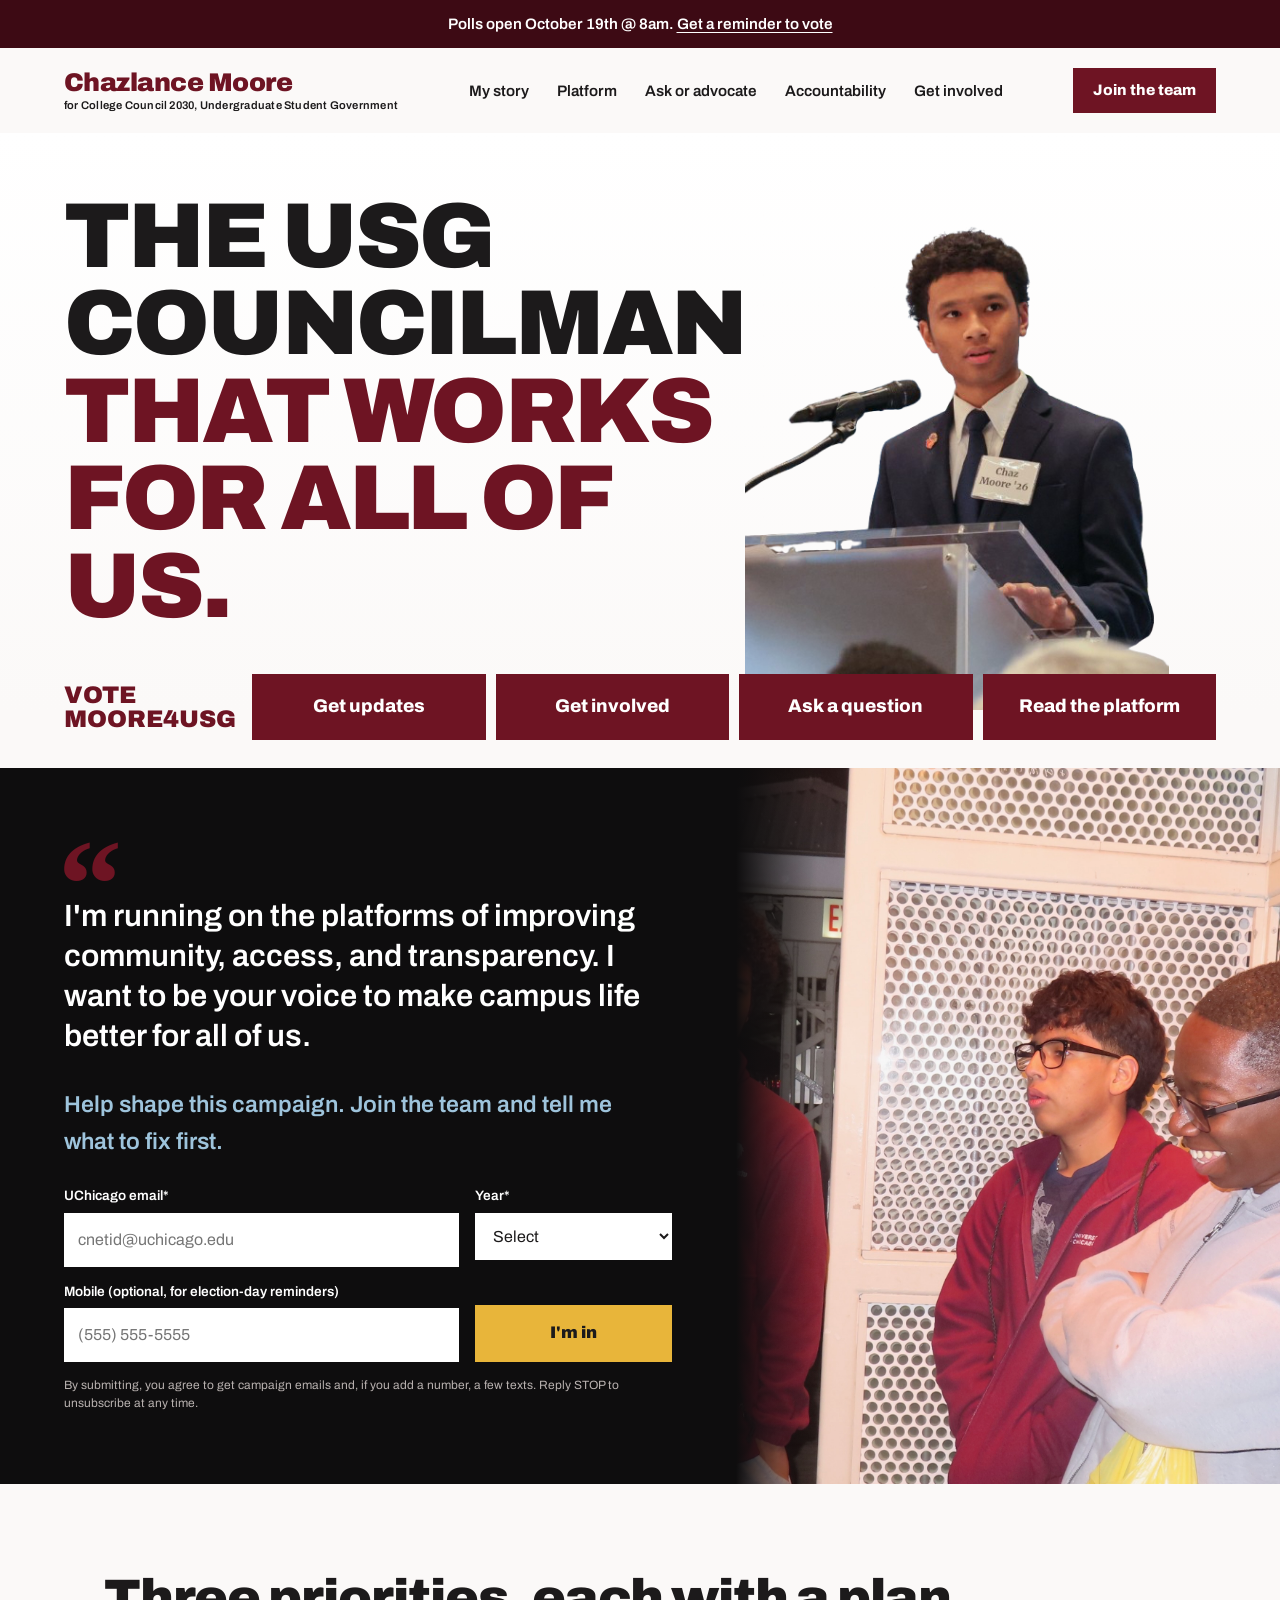
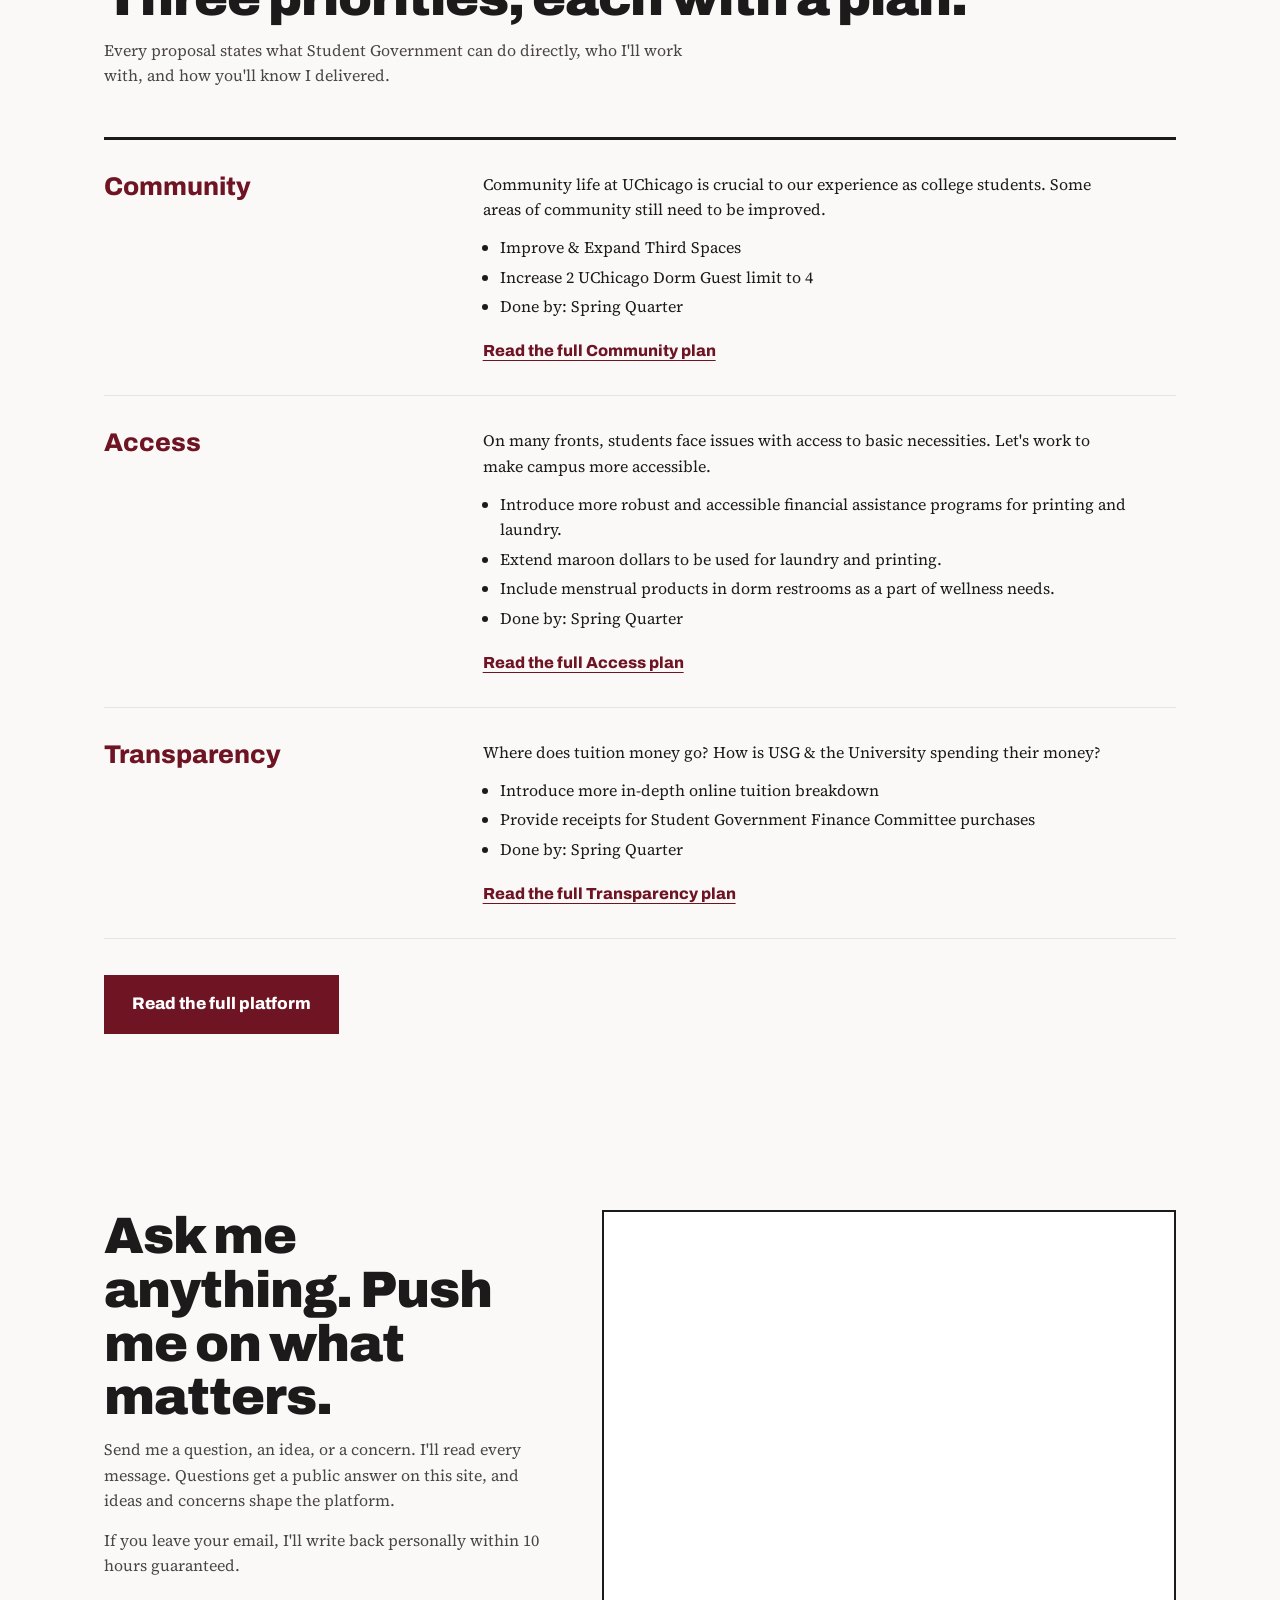
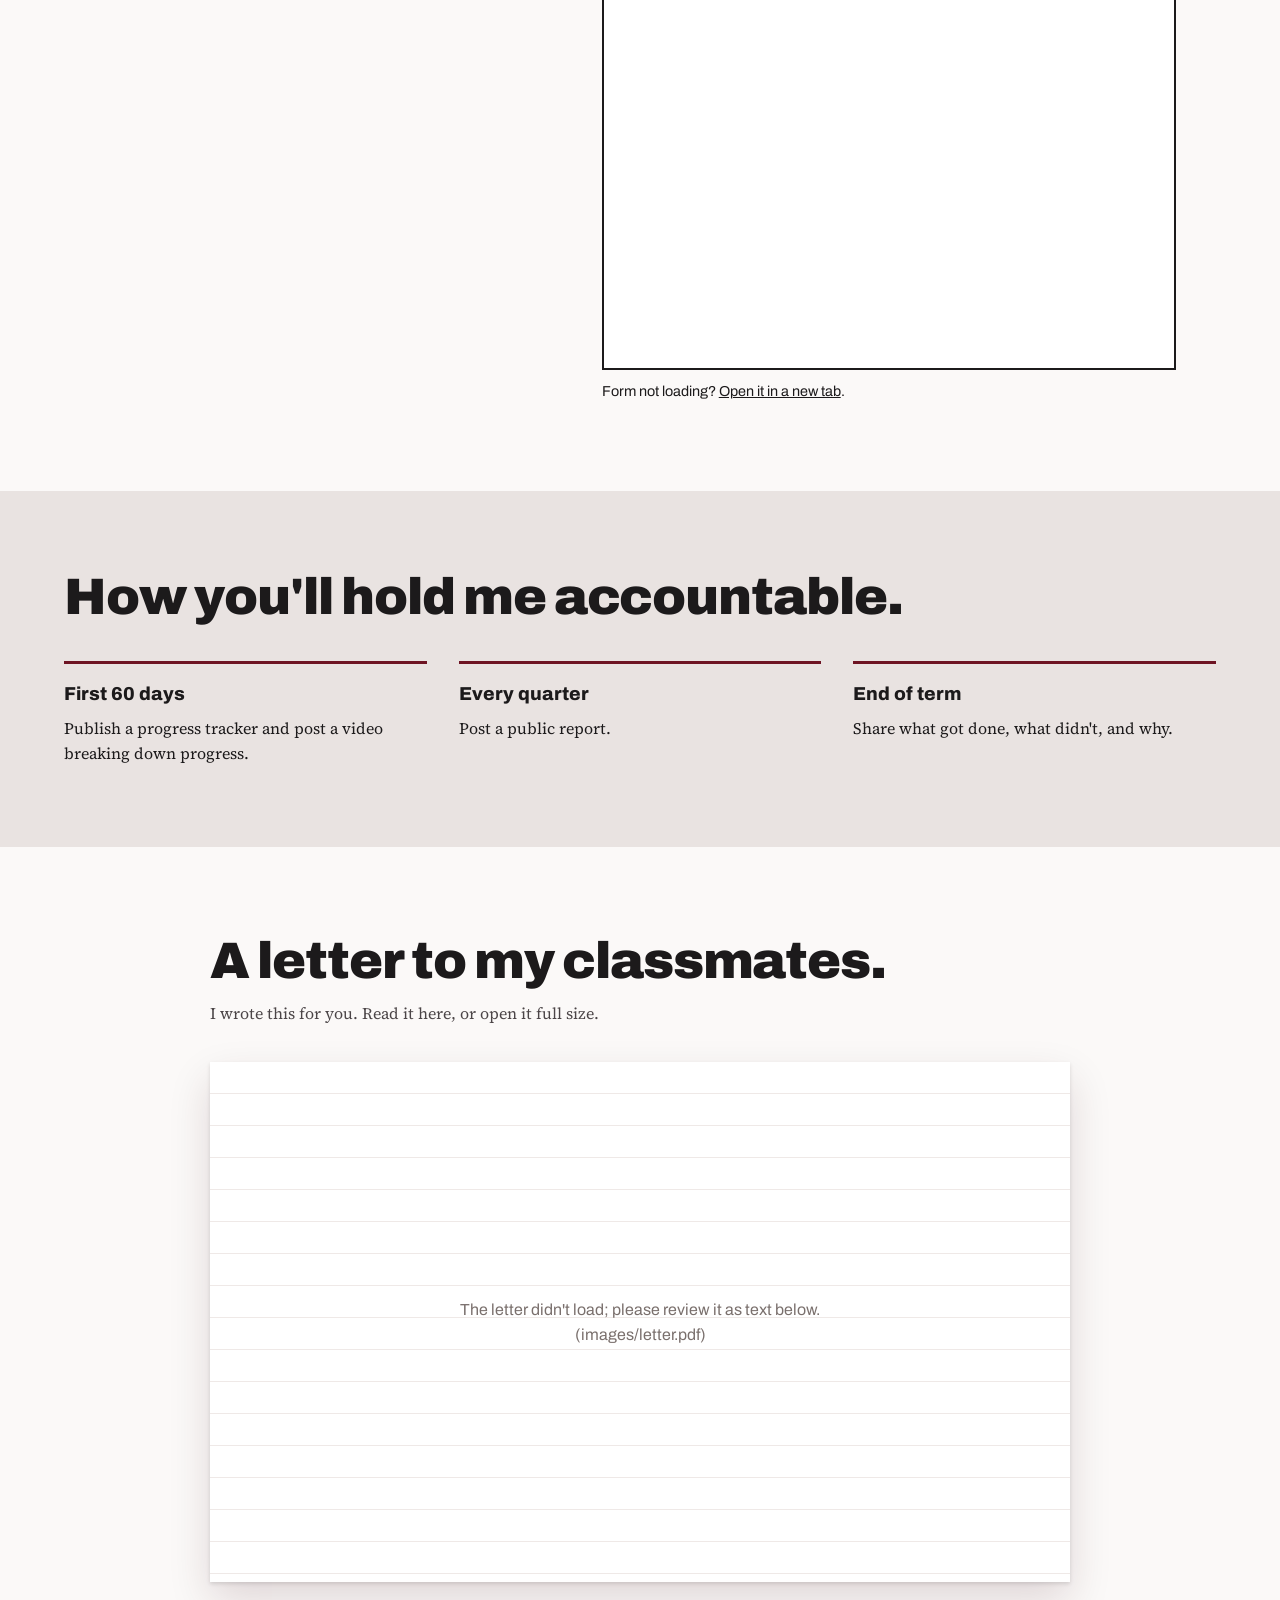
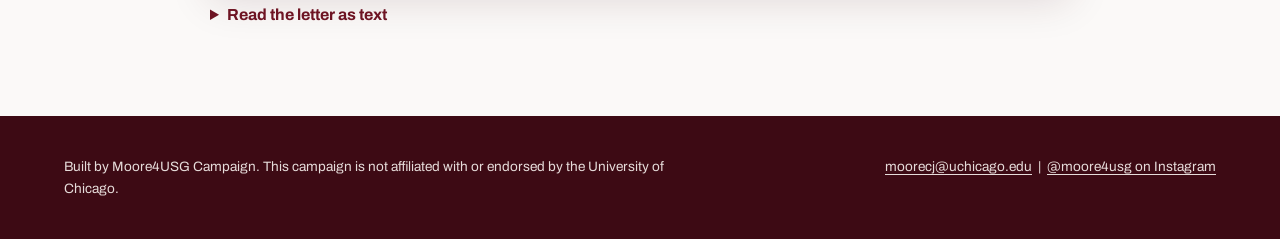
==== commit debbbca2: "Update index.html" ====
--- a/index.html
+++ b/index.html
@@ -145,7 +145,7 @@
   <div class="intro">
     <h2>Ask me anything. Push me on what matters.</h2>
     <p>Send me a question, an idea, or a concern. I'll read every message. Questions get a public answer on this site, and ideas and concerns shape the platform.</p>
-    <p>If you leave your email, I'll write back personally.</p>
+    <p>If you leave your email, I'll write back personally within 10 hours guaranteed.</p>
   </div>
   <div class="ms-form">
     <iframe title="Ask a question, share an idea, or get in touch"
